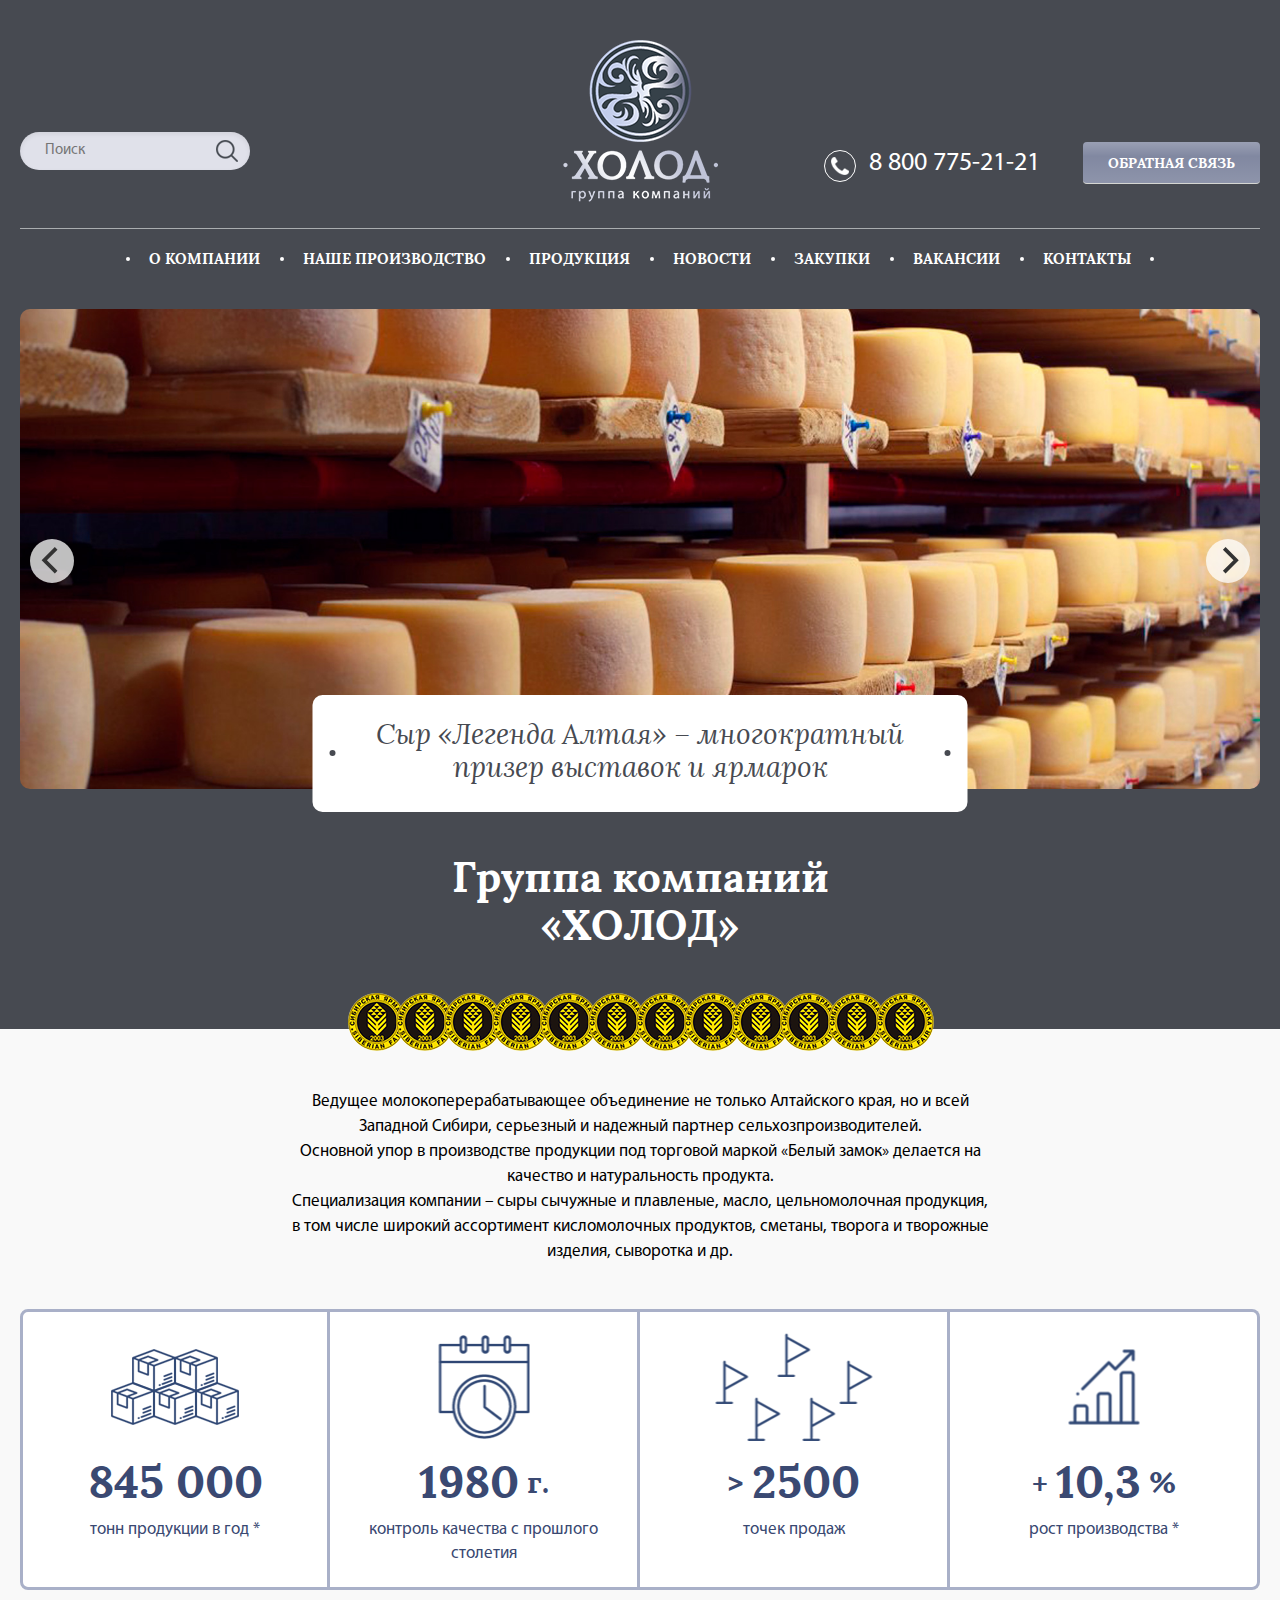
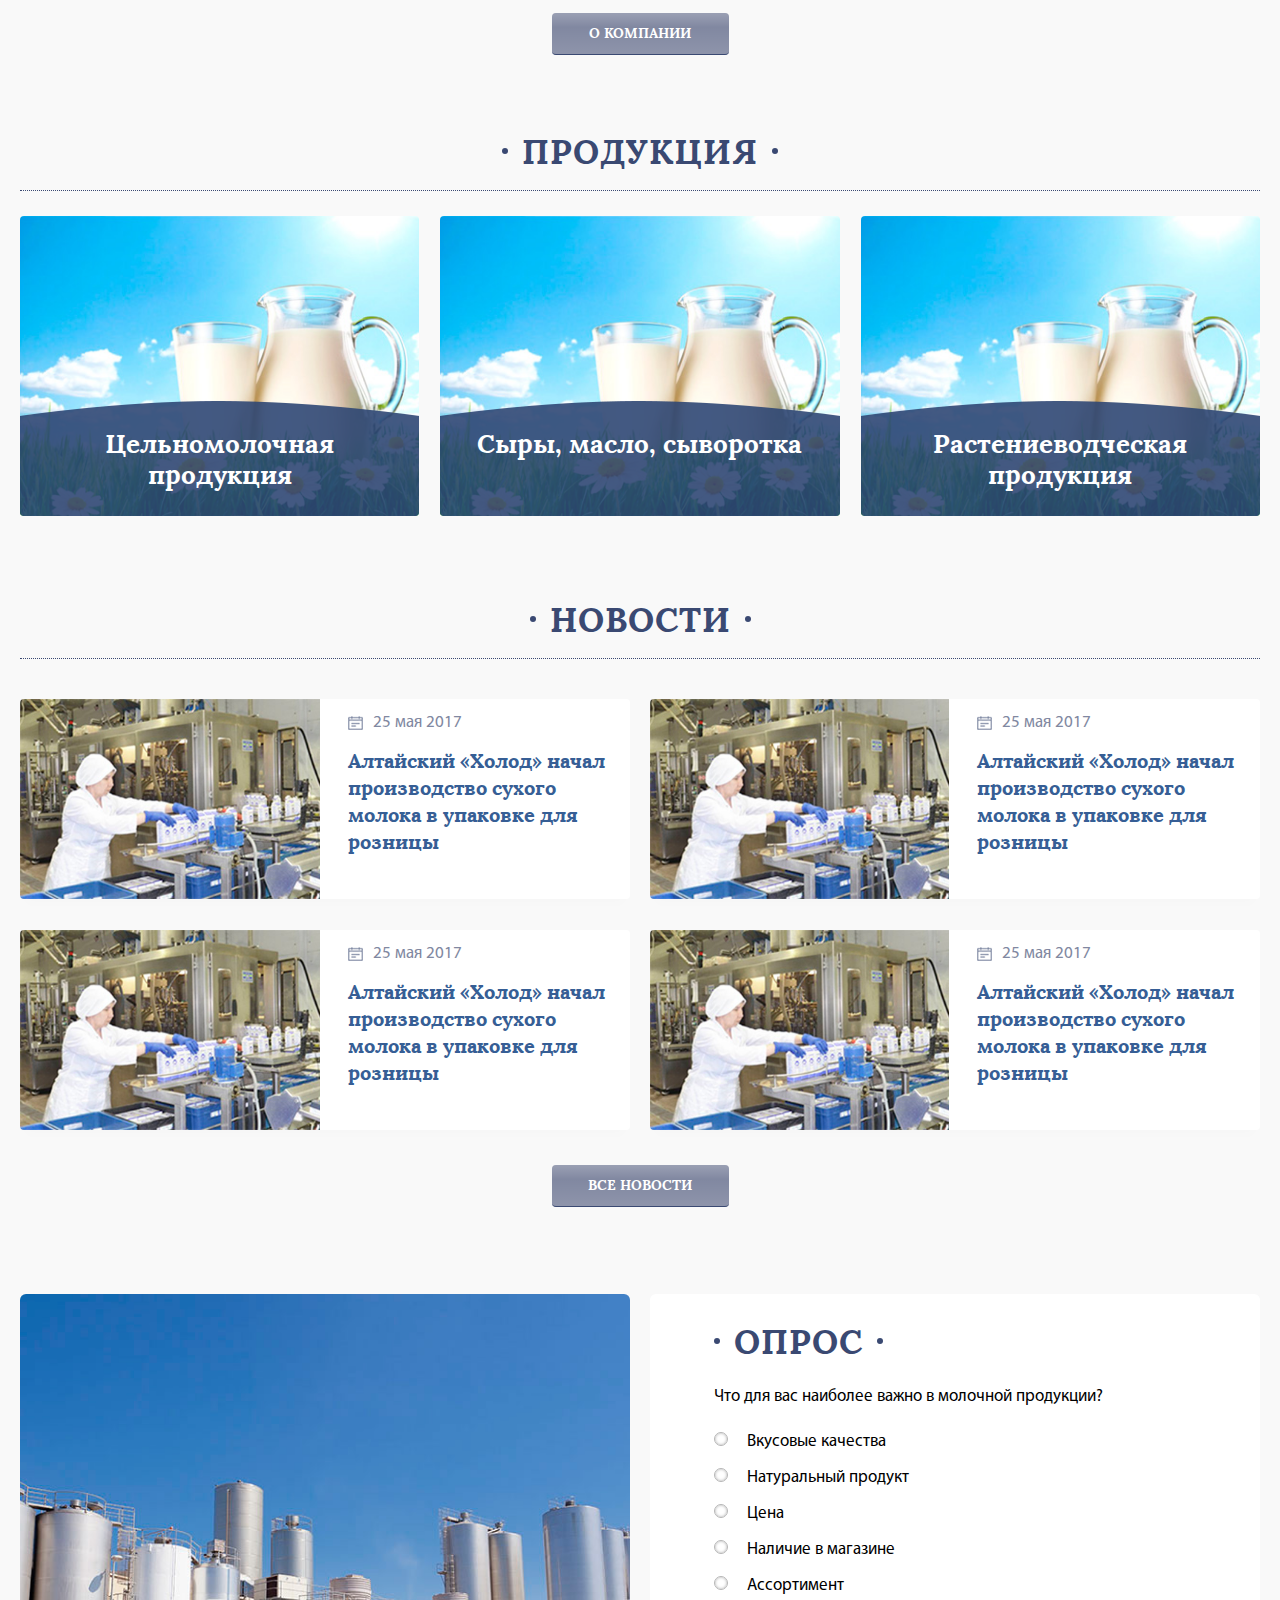
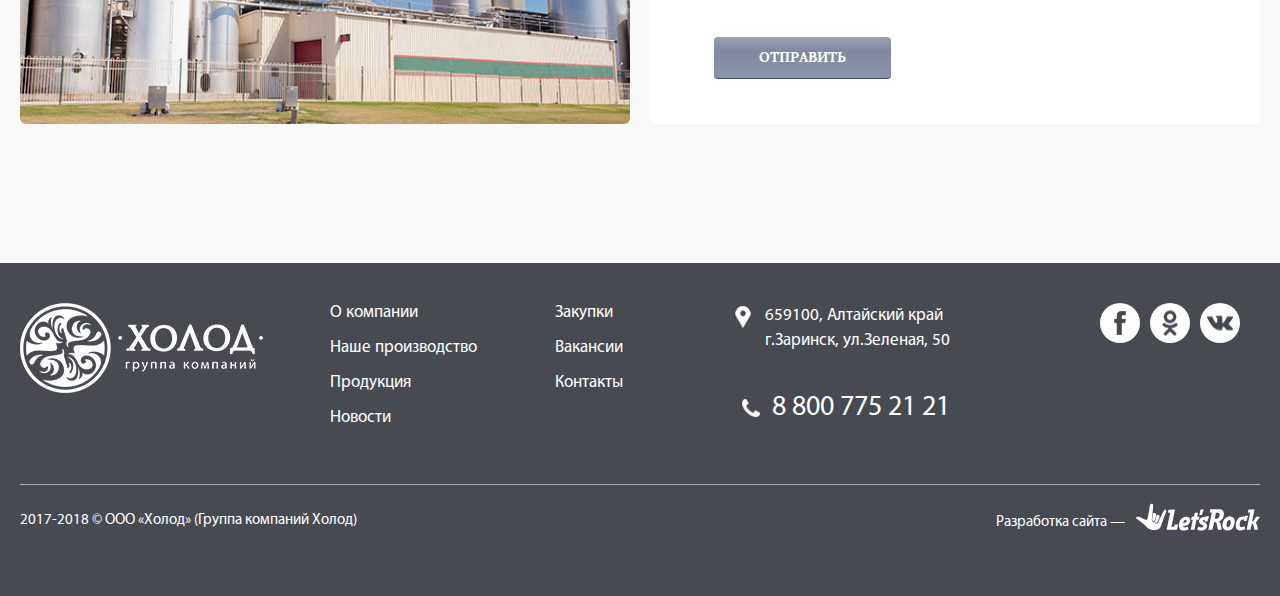
==== index.html @ 703777e6 "first" ====
<!DOCTYPE html>
<html lang="ru">
<head>
	<meta charset="UTF-8">
<title>Title</title>
<link rel="stylesheet" href="css/style.css">
<link rel="icon" type="image/x-icon" href="/img/favicon.ico">
<!-- <meta name="viewport" content="width=device-width, initial-scale=1, maximum-scale=1" /> -->
<meta name="viewport" content="width=1280" />
</head>
<body class="page">
	<svg xmlns="http://www.w3.org/2000/svg" style="display: none;">

	<symbol id="letsrock" x="0px" y="0px" viewBox="-33 353.4 63.6 13.9">
		<g>
			<path d="M-20,364.4c0.7-2.2,1.3-3.6,2.1-5.7c0.3-0.7,0.5-1.1,0.4-1.5c-0.1-0.7-0.6-0.9-1-0.3c-0.1,0.1-0.1,0.2-0.2,0.3
				c-0.3,0.4-0.5,0.9-0.8,1.4c-0.9,1.6-1.6,3.7-2.1,4.4c-0.6,1-1.5,0.8-1.8-0.2c-0.7,0.5-1.5,0-1.5-0.9c0-0.8,0.2-1.8,0.3-2.6
				c0.1-1,0.4-3.6,0.4-5c0-0.2,0-0.3-0.1-0.4c-0.2-0.5-0.6-0.5-1.1-0.2c-0.2,0.2-0.4,0.5-0.5,0.9c-0.2,0.6-0.2,1.3-0.3,2
				c-0.1,0.5-0.8,4.6-1,4.9c-0.5,1.1-2.5-0.8-3.9-1.2c-1.6-0.4-2.6,0.4-1.4,1.1c0.8,0.5,3.4,2.5,4,3.2c0.2,0.2,0.2,0.2,0.4,0.3
				c0.2,0.2,0.4,0.4,0.6,0.7c1.4,1.3,4,2,5.9,1c0.4-0.2,0.5-0.3,0.8-0.6C-20.3,365.4-20.2,365-20,364.4L-20,364.4z"/>
			<path id="R_1_" d="M7.4,361.3l0.6-3.1c0.9,0,2.4-0.3,1.8,1.8C9.3,361.4,8.4,361.3,7.4,361.3L7.4,361.3z M4.1,366.9h2.1l0.9-4
				c1.2-0.1,1.2,0.7,1.4,1.5l0.5,2.5H11l-0.5-2.6c-0.1-0.6-0.4-1.1-0.6-1.4c-0.1-0.1-0.3-0.2-0.4-0.3c0.3-0.2,0.6-0.3,0.9-0.5
				c0.4-0.3,0.8-0.6,1.2-1.3c0.5-0.9,0.7-2.2,0.3-3.2c-0.5-1-1.3-1.2-2.8-1.2c-1.3,0-2.6,0-4,0l-0.3,1.6h1.1L4.1,366.9z"/>
			<path id="к_1_" d="M23.8,366.9h1.9l0.7-2.9c0.8-0.1,0.9,0.4,1,1.2l0.3,1.7l1.9,0l-0.3-1.3c-0.3-1.2-0.2-1.5-0.9-2.2l2.2-3.2l-2,0
				c-0.5,0.7-0.9,1.5-1.4,2.2h-0.6c0-0.6,1-4.7,1.2-5.9h-3.1l-0.3,1.6h1.1C25.4,359.6,23.8,366.2,23.8,366.9L23.8,366.9z"/>
			<polyline points="-11.4,364.2 -13.2,364.2 -13.4,365.3 -14.8,365.3 -13,356.5 -16.3,356.6 -16.7,358.2 -15.5,358.2 -17.3,366.9 
				-12,366.9 	"/>
			<path id="о_1_" d="M13.5,364.9c-0.1-0.4-0.1-0.9,0.1-1.5c0.2-0.7,0.7-1.8,1.5-1.5c0.7,0.2,0.7,2.1,0,3.1
				C14.6,365.8,13.8,365.9,13.5,364.9L13.5,364.9z M12.9,367.1c0.2,0.1,0.4,0.1,0.6,0.1c1.7,0.2,2.6-0.5,3.1-1.2
				c0.5-0.6,0.6-1.1,0.8-1.9c0.3-1,0.4-2.2-0.2-3.1c-0.7-0.9-2.1-1.2-3.4-0.7c-1,0.4-1.8,1.3-2.2,2.5c-0.2,0.6-0.3,1.3-0.3,2
				C11.5,366,12,366.7,12.9,367.1L12.9,367.1z"/>
			<path d="M-8.8,363.5c0.1-0.7,0.5-1.5,1.1-1.7c0.5-0.1,0.7,0.3,0.6,0.7c0,0.2-0.1,0.4-0.3,0.6C-7.7,363.5-8.2,363.5-8.8,363.5
				L-8.8,363.5z M-10.4,366.6c1.1,1.3,3.3,0.4,4.3,0.1l-0.3-1.4c-0.9,0.3-2.1,0.9-2.5-0.4c1.4,0.1,2.7-0.3,3.4-1.6
				c1.8-3.1-2.6-4.2-4.5-1.7c-0.7,0.9-1,1.8-1,3C-11,364.5-11.1,365.6-10.4,366.6z"/>
			<path d="M-0.6,363.1c0.3,1.1,1.9,1.3,2.1,1.8c0.4,0.9-1.4,1.1-2.4,0.3l-0.7,1.4c0.5,0.7,2.1,0.8,3.1,0.6c1.2-0.3,1.9-1.2,2-2.4
				c0-0.5-0.1-0.8-0.6-1.3c-0.4-0.4-0.9-0.5-1.3-0.7c-0.2-0.1-0.3-0.2-0.3-0.4c0-0.5,0.4-0.5,1-0.4l-0.1,0.7l1.4,0l0.9-2.7l-1.7,0
				l-0.1,0.4c-0.8-0.1-1.8-0.1-2.5,0.4C0.4,360.7-0.9,361.7-0.6,363.1z"/>
			<path id="C_1_" d="M18.9,366.7c0.2,0.2,0.4,0.3,0.8,0.4c0.4,0.1,1,0.2,1.4,0.1c0.3,0,0.5-0.1,0.8-0.2c0.3-0.1,0.5-0.2,0.7-0.3
				c0.1-0.1,0.2-0.1,0.4-0.2l-0.3-1.4c-0.6,0.2-2.8,1.3-2.5-1.2c0.1-1.4,0.6-2.4,2.2-2.2l-0.1,0.7l1.3,0l0.9-2.7h-1.6l-0.1,0.5
				c-1.9-0.2-2.9,0.3-3.7,1.4c-0.7,0.9-1,2.1-0.9,3.4C18.2,365.7,18.4,366.3,18.9,366.7L18.9,366.7z"/>
			<polygon points="-4.9,366.9 -3,366.9 -2,361.8 -0.9,361.8 -0.4,360.2 -1.6,360.2 -1.2,358.2 -2.8,358.2 -3.4,360.2 -4.4,360.2 
				-4.7,361.8 -3.9,361.8 	"/>
			<path d="M-23.4,362c0.4-0.8,0.6-1.9,0.7-2.6c0.1-0.7-0.1-1-0.8-1.1c-0.2,0-0.4,0-0.6,0.1c-0.3,0.2-0.2,0.5-0.3,1.1
				c-0.2,1.2-0.5,2.5,0,2.9C-23.9,363-23.6,362.4-23.4,362L-23.4,362z"/>
			<path d="M-21.9,362.7c0.6-0.9,1.3-2.6,0.9-3.1c-0.3-0.4-1.1-0.7-1.4,0c-0.2,0.5-0.4,1.4-0.5,1.9c-0.2,0.5-0.4,1.2-0.2,1.6
				C-22.7,363.7-22.1,363.1-21.9,362.7L-21.9,362.7z"/>
			<polygon points="-0.5,359.3 0.8,359.3 1.8,356.5 0.1,356.5 	"/>
		</g>
	</symbol>

</svg>

<header class="header">
	<div class="header__inner container">
		<div class="header__main">
			<div class="header__cell header__cell_lft cell">
				<div class="search">
	<form class="search__form">
		<input type="text" class="search__field" placeholder="Поиск">
		<button class="search__submit"></button>
	</form>
</div>
			</div>
			<div class="header__cell header__cell_logo cell">
				<div class="logo">
	<a href="/">
		<img src="img/logo.png" alt="Группа компаний Холод">
	</a>
</div>
			</div>
			<div class="header__cell header__cell_rght cell">
				<a href="tel:88007752121" class="header__tel">8 800 775-21-21</a>
				<button class="btn">Обратная связь</button>
			</div>
		</div>
		<div class="header__navigation">
			<nav class="nav">
	<ul class="nav__menu menu">
		<li class="menu__item"><a href="#">О компании</a></li>
		<li class="menu__item"><a href="#">Наше производство</a></li>
		<li class="menu__item"><a href="#">Продукция</a></li>
		<li class="menu__item"><a href="#">Новости</a></li>
		<li class="menu__item"><a href="#">Закупки</a></li>
		<li class="menu__item"><a href="#">Вакансии</a></li>
		<li class="menu__item"><a href="#">Контакты</a></li>
	</ul>
</nav>
		</div>
	</div>
</header>
	<div class="container">
		<div class="slider">
	<ul class="slider__slides">
		<li class="slide">
			<div class="slide__bg" style="background-image: url(img/content/slider.jpg)"></div>
			<div class="slide__text">
				<p>Сыр «Легенда Алтая» – многократный призер выставок и ярмарок</p>
			</div>
		</li>
		<li class="slide">
			<div class="slide__bg" style="background-image: url(img/content/slider.jpg)"></div>
			<div class="slide__text">
				<p>Сыр «Легенда Алтая» – многократный призер выставок и ярмарок</p>
			</div>
		</li>
	</ul>
</div>
		<div class="group">
			<h1>Группа компаний<strong>«Холод»</strong></h1>
			<ul class="medals">
				<li class="medals__item"><img src="img/content/medal.png" alt=""></li>
				<li class="medals__item"><img src="img/content/medal.png" alt=""></li>
				<li class="medals__item"><img src="img/content/medal.png" alt=""></li>
				<li class="medals__item"><img src="img/content/medal.png" alt=""></li>
				<li class="medals__item"><img src="img/content/medal.png" alt=""></li>
				<li class="medals__item"><img src="img/content/medal.png" alt=""></li>
				<li class="medals__item"><img src="img/content/medal.png" alt=""></li>
				<li class="medals__item"><img src="img/content/medal.png" alt=""></li>
				<li class="medals__item"><img src="img/content/medal.png" alt=""></li>
				<li class="medals__item"><img src="img/content/medal.png" alt=""></li>
				<li class="medals__item"><img src="img/content/medal.png" alt=""></li>
				<li class="medals__item"><img src="img/content/medal.png" alt=""></li>
			</ul>
		</div>
	</div>
	
	<div class="wrapper">
		<div class="container">
			<section class="section about">
	<div class="about__text">
		<p>
			Ведущее молокоперерабатывающее объединение не только Алтайского края, но и всей Западной Сибири, серьезный и надежный партнер сельхозпроизводителей.<br>
			Основной упор в производстве продукции под торговой маркой «Белый замок» делается на качество и натуральность продукта.<br>
			Специализация компании – сыры сычужные и плавленые, масло, цельномолочная продукция, в том числе широкий ассортимент кисломолочных продуктов, сметаны, творога и творожные изделия, сыворотка и др.
		</p>
	</div>
	<ul class="about__blocks">
	<li class="f-block">
		<div class="f-block__img">
			<img src="img/about/boxes.png" alt="">
		</div>
		<span class="f-block__val"><strong>845 000</strong></span>
		<p class="f-block__txt">
			тонн продукции в год *
		</p>
	</li>
	<li class="f-block">
		<div class="f-block__img">
			<img src="img/about/clock.png" alt="">
		</div>
		<span class="f-block__val"><strong>1980</strong> г.</span>
		<p class="f-block__txt">
			контроль качества с прошлого столетия
		</p>
	</li>
	<li class="f-block">
		<div class="f-block__img">
			<img src="img/about/flags.png" alt="">
		</div>
		<span class="f-block__val">> <strong>2500</strong></span>
		<p class="f-block__txt">
			точек продаж
		</p>
	</li>
	<li class="f-block">
		<div class="f-block__img">
			<img src="img/about/chart.png" alt="">
		</div>
		<span class="f-block__val">+ <strong>10,3</strong> %</span>
		<p class="f-block__txt">
			рост производства *
		</p>
	</li>
</ul>
	<button class="btn">О компании</button>
</section>
			<section class="section">
	<h2 class="section__title title"><span>Продукция</span></h2>
	<ul class="catalog">
		<li class="catalog__item" style="background-image: url('img/catalog/milk.jpg')">
			<a href="#">
				<div class="catalog__item-title">
					<span>Цельномолочная продукция</span>
				</div>
			</a>
		</li>
		<li class="catalog__item" style="background-image: url('img/catalog/milk.jpg')">
			<a href="#">
				<div class="catalog__item-title">
					<span>Сыры, масло, сыворотка</span>
				</div>
			</a>
		</li>
		<li class="catalog__item" style="background-image: url('img/catalog/milk.jpg')">
			<a href="#">
				<div class="catalog__item-title">
					<span>Растениеводческая продукция</span>
				</div>
			</a>
		</li>
	</ul>
</section>	
			<section class="section">
	<h2 class="section__title title"><span>Новости</span></h2>
	<ul class="news">
		<li class="news__item news__item_index">
			<div class="news__item-img" style="background-image: url('img/content/news.jpg')"></div>
			<div class="news__item-wrap">
				<span class="news__item-date date">25 мая 2017</span>
				<a href="#" class="news__item-title">
					Алтайский «Холод» начал производство сухого молока в упаковке для розницы
				</a>
			</div>
		</li>
		<li class="news__item news__item_index">
			<div class="news__item-img" style="background-image: url('img/content/news.jpg')"></div>
			<div class="news__item-wrap">
				<span class="news__item-date date">25 мая 2017</span>
				<a href="#" class="news__item-title">
					Алтайский «Холод» начал производство сухого молока в упаковке для розницы
				</a>
			</div>
		</li>
		<li class="news__item news__item_index">
			<div class="news__item-img" style="background-image: url('img/content/news.jpg')"></div>
			<div class="news__item-wrap">
				<span class="news__item-date date">25 мая 2017</span>
				<a href="#" class="news__item-title">
					Алтайский «Холод» начал производство сухого молока в упаковке для розницы
				</a>
			</div>
		</li>
		<li class="news__item news__item_index">
			<div class="news__item-img" style="background-image: url('img/content/news.jpg')"></div>
			<div class="news__item-wrap">
				<span class="news__item-date date">25 мая 2017</span>
				<a href="#" class="news__item-title">
					Алтайский «Холод» начал производство сухого молока в упаковке для розницы
				</a>
			</div>
		</li>
	</ul>
	<button class="btn">Все новости</button>
</section>
			<section class="section">
	<div class="interview">
		<div class="interview__cell">
			<div class="interview__img" style="background-image: url('img/content/interview.jpg')"></div>
		</div>
		<div class="interview__cell">
			<div class="interview__body">
				<h2 class="title"><span>Опрос</span></h2>
				<form class="interview__quest form">
					<p>Что для вас наиболее важно в молочной продукции?</p>
					<label class="form__line radio">
						<input type="radio" name="interview">
						<span class="radio__box"></span>
						<span>Вкусовые качества</span>
					</label>
					<label class="form__line radio">
						<input type="radio" name="interview">
						<span class="radio__box"></span>
						<span>Натуральный продукт</span>
					</label>
					<label class="form__line radio">
						<input type="radio" name="interview">
						<span class="radio__box"></span>
						<span>Цена</span>
					</label>
					<label class="form__line radio">
						<input type="radio" name="interview">
						<span class="radio__box"></span>
						<span>Наличие в магазине</span>
					</label>
					<label class="form__line radio">
						<input type="radio" name="interview">
						<span class="radio__box"></span>
						<span>Ассортимент</span>
					</label>
					<button class="btn">Отправить</button>
				</form>
			</div>
		</div>
	</div>
</section>
		</div>
	</div>

	<footer class="footer">
	<div class="footer__inner container">
		<div class="footer__main">
			<div class="footer__cell">
				<div class="footer__logo">
					<a href="/">
						<img src="img/logo_footer.png" alt="">
					</a>
				</div>
			</div>
			<div class="footer__cell">
				<ul class="footer__menu">
					<li class="footer__menu-item"><a href="#">О компании</a></li>
					<li class="footer__menu-item"><a href="#">Наше производство</a></li>
					<li class="footer__menu-item"><a href="#">Продукция</a></li>
					<li class="footer__menu-item"><a href="#">Новости</a></li>
					<li class="footer__menu-item"><a href="#">Закупки</a></li>
					<li class="footer__menu-item"><a href="#">Вакансии</a></li>
					<li class="footer__menu-item"><a href="#">Контакты</a></li>
				</ul>
			</div>
			<div class="footer__cell cell cell_rght">
				<p class="footer__address">
					659100, Алтайский край<br>
					г.Заринск, ул.Зеленая, 50
				</p>
				<a href="tel:88007752121" class="footer__tel">8 800 775 21 21</a>
			</div>
			<div class="footer__cell cell cell_rght">
				<ul class="social">
	<li class="social__item">
		<a href="#">
			<i class="social-ico social-ico-fb"></i>
		</a>
	</li>
	<li class="social__item">
		<a href="#">
			<i class="social-ico social-ico-ok"></i>
		</a>
	</li>
	<li class="social__item">
		<a href="#">
			<i class="social-ico social-ico-vk"></i>
		</a>
	</li>
</ul>
			</div>
		</div>
		<div class="footer__bot">
			<p class="footer__copy">2017-2018 © ООО «Холод» (Группа компаний Холод)</p>
			<p class="footer__develop">
				Разработка сайта — 
				<a href="#">
					<svg>
						<use xlink:href="#letsrock"/>
					</svg>
				</a>
			</p>
		</div>
	</div>
</footer>

	<script src="js/libs.js"></script>
	<script src="js/script.js"></script>
</body>
</html>
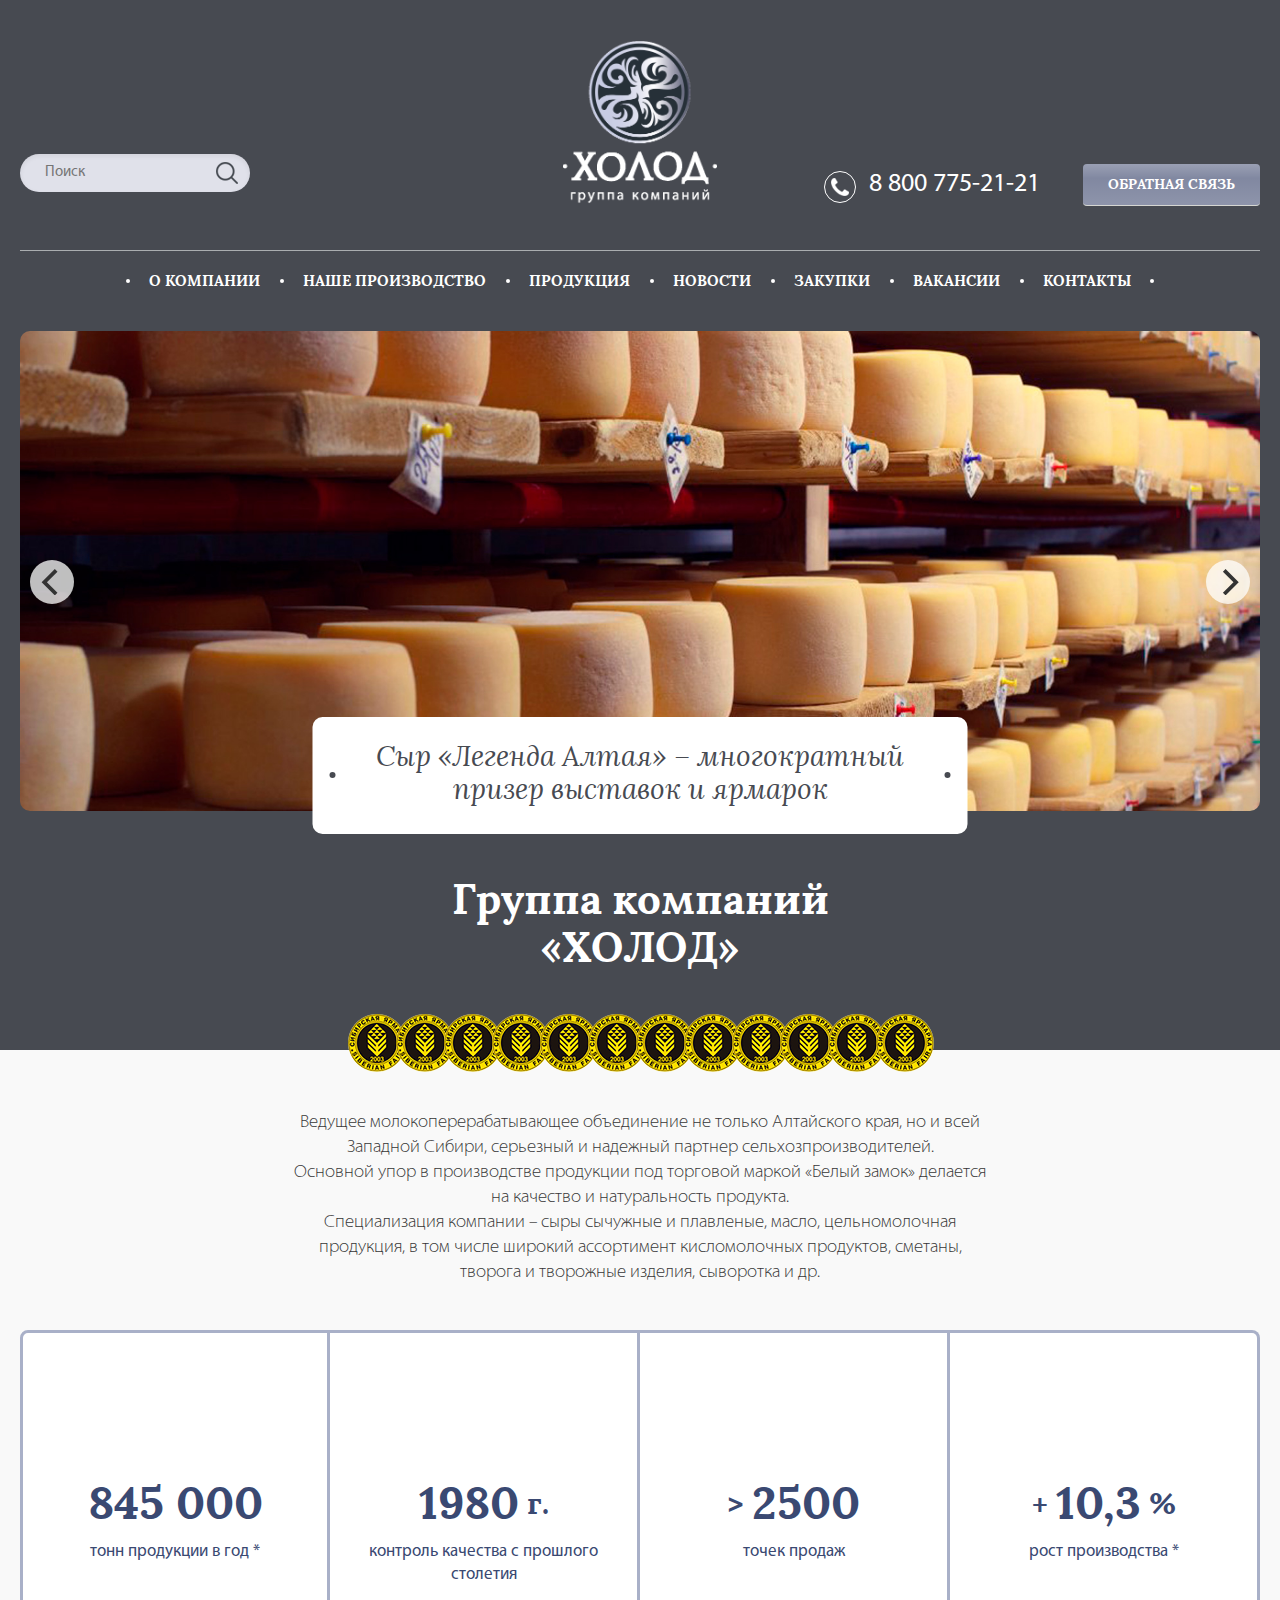
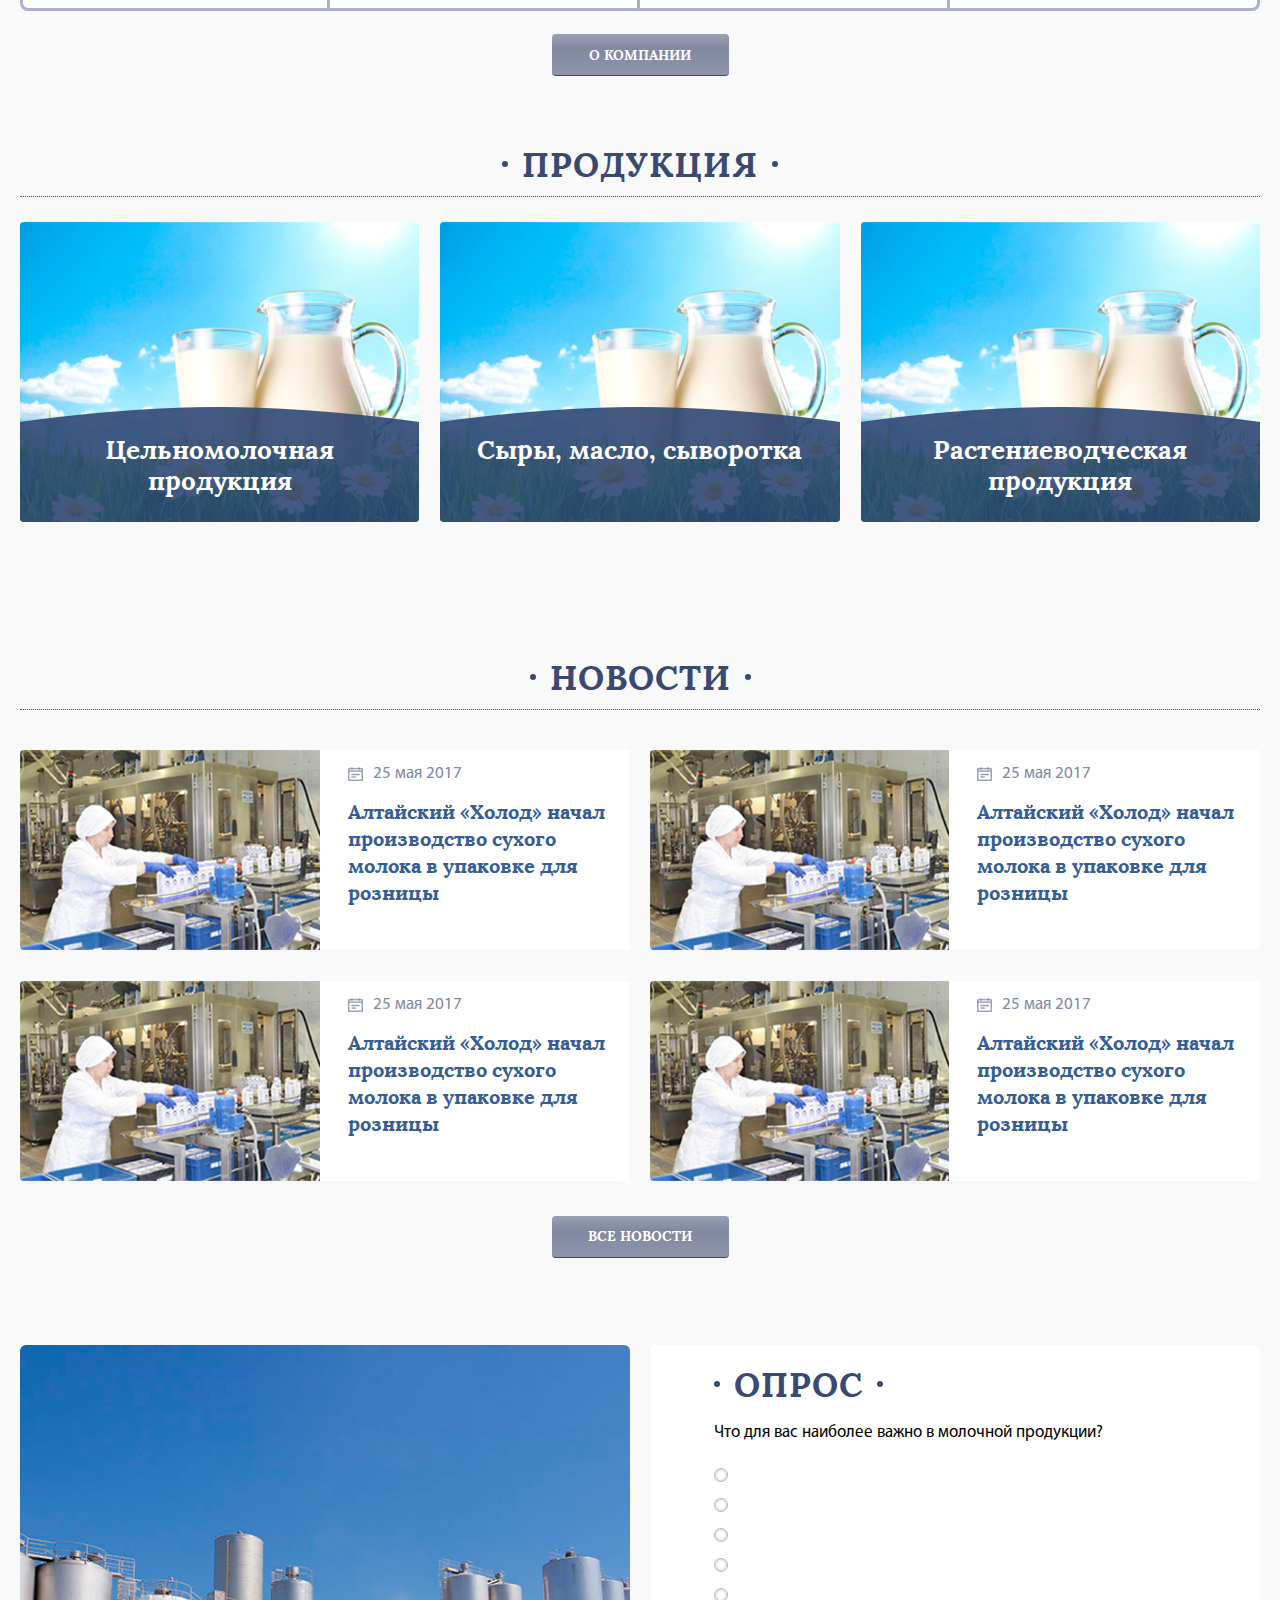
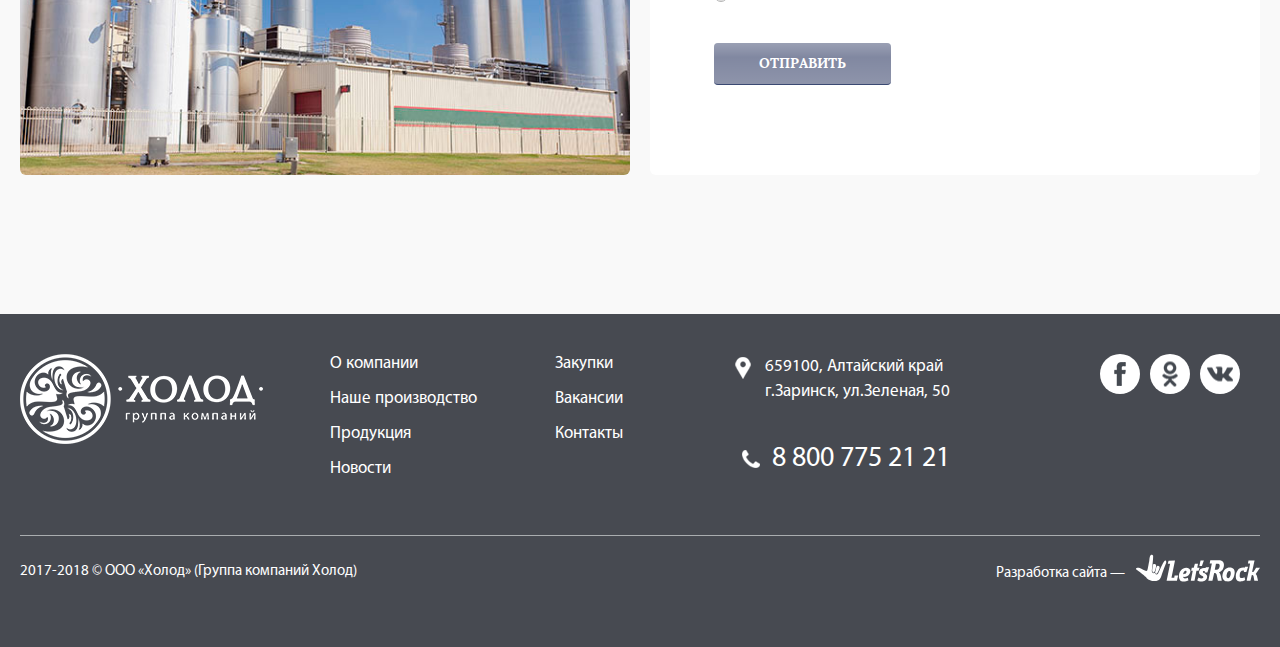
==== commit c3c78049: "dropdown menu, modal, favicon, fixes" ====
--- a/index.html
+++ b/index.html
@@ -2,11 +2,11 @@
 <html lang="ru">
 <head>
 	<meta charset="UTF-8">
-<title>Title</title>
+<title>Группа компаний Холод</title>
 <link rel="stylesheet" href="css/style.css">
 <link rel="icon" type="image/x-icon" href="/img/favicon.ico">
-<!-- <meta name="viewport" content="width=device-width, initial-scale=1, maximum-scale=1" /> -->
-<meta name="viewport" content="width=1280" />
+<meta name="viewport" content="width=device-width, initial-scale=1, maximum-scale=1" />
+<!-- <meta name="viewport" content="width=1280" /> -->
 </head>
 <body class="page">
 	<svg xmlns="http://www.w3.org/2000/svg" style="display: none;">
@@ -64,19 +64,30 @@
 			<div class="header__cell header__cell_logo cell">
 				<div class="logo">
 	<a href="/">
-		<img src="img/logo.png" alt="Группа компаний Холод">
+		<img src="img/logogif.gif" alt="Группа компаний Холод">
 	</a>
 </div>
 			</div>
 			<div class="header__cell header__cell_rght cell">
 				<a href="tel:88007752121" class="header__tel">8 800 775-21-21</a>
-				<button class="btn">Обратная связь</button>
+				<button class="btn" data-modal="callback">Обратная связь</button>
 			</div>
 		</div>
 		<div class="header__navigation">
 			<nav class="nav">
 	<ul class="nav__menu menu">
-		<li class="menu__item"><a href="#">О компании</a></li>
+		<li class="menu__item menu__item_drop">
+			<a href="#">О компании</a>
+			<div class="drop">
+				<ul class="drop__list">
+					<li class="drop__item"><a href="#">Руководство</a></li>
+					<li class="drop__item"><a href="#">История</a></li>
+					<li class="drop__item"><a href="#">Корпоративный буклет</a></li>
+					<li class="drop__item"><a href="#">Партнёры</a></li>
+					<li class="drop__item"><a href="#">Видео</a></li>
+				</ul>
+			</div>
+		</li>
 		<li class="menu__item"><a href="#">Наше производство</a></li>
 		<li class="menu__item"><a href="#">Продукция</a></li>
 		<li class="menu__item"><a href="#">Новости</a></li>
@@ -85,6 +96,36 @@
 		<li class="menu__item"><a href="#">Контакты</a></li>
 	</ul>
 </nav>
+		</div>
+		<div class="header__mobile mobile">
+			<div class="mobile__menu">
+				<div class="mobile__menu">
+					<button class="mobile__menu-btn"></button>
+					<div class="mobile__menu-drop">
+						<ul class="menu">
+							<li class="menu__item">
+								<a href="#">О компании</a>
+							</li>
+							<li class="menu__item"><a href="#">Наше производство</a></li>
+							<li class="menu__item"><a href="#">Продукция</a></li>
+							<li class="menu__item"><a href="#">Новости</a></li>
+							<li class="menu__item"><a href="#">Закупки</a></li>
+							<li class="menu__item"><a href="#">Вакансии</a></li>
+							<li class="menu__item"><a href="#">Контакты</a></li>
+						</ul>
+						<a href="tel:88007752121" class="mobile__tel">8 800 775-21-21</a>
+					</div>
+				</div>
+				<div class="mobile__logo">
+					<img src="img/logo_m.png" alt="">
+				</div>
+				<div class="mobile__search">
+					<button class="mobile__search-btn"></button>
+					<div class="mobile__search-field">
+						<input type="search" placeholder="Найти...">
+					</div>
+				</div>
+			</div>
 		</div>
 	</div>
 </header>
@@ -137,16 +178,83 @@
 	<ul class="about__blocks">
 	<li class="f-block">
 		<div class="f-block__img">
-			<img src="img/about/boxes.png" alt="">
+			<!-- <img src="img/about/boxes.png" alt=""> -->
+
+			<svg class="svg-boxes" xmlns="http://www.w3.org/2000/svg" xml:space="preserve" width="128px" height="76px" version="1.1" style="shape-rendering:geometricPrecision; text-rendering:geometricPrecision; image-rendering:optimizeQuality; fill-rule:evenodd; clip-rule:evenodd"
+			viewBox="0 0 1980000 1161346"
+			 xmlns:xlink="http://www.w3.org/1999/xlink">
+			 <g>
+			  <g class="svg-boxes__box">
+			   <path d="M621943 985394c-2578,-6982 -10325,-10554 -17307,-7979l-140120 51704c-6982,2574 -10550,10321 -7975,17303 2009,5442 7158,8815 12641,8815 1548,0 3126,-270 4662,-836l140120 -51704c6982,-2574 10554,-10325 7979,-17303z"/>
+			   <path d="M443296 1051309c-2574,-6982 -10325,-10550 -17307,-7975l-5932 2189c-6979,2574 -10550,10325 -7975,17303 2008,5442 7158,8815 12641,8815 1547,0 3125,-270 4662,-836l5936 -2189c6978,-2578 10550,-10325 7975,-17307z"/>
+			   <path d="M621943 930490c-2578,-6982 -10325,-10550 -17307,-7975l-110730 40857c-6982,2575 -10554,10325 -7979,17307 2012,5442 7162,8811 12645,8811 1547,0 3121,-270 4662,-835l110730 -40858c6982,-2579 10554,-10325 7979,-17307z"/>
+			   <path d="M667856 629637l-324699 -119807c-3009,-1110 -6319,-1110 -9328,0l-324700 119807 -3 11c-1061,394 -2084,915 -3036,1578 -3616,2519 -5771,6649 -5771,11052l0 385473c0,5640 3515,10688 8810,12641l324700 119807c1514,559 3092,832 4662,832 1585,0 3167,-288 4662,-839l4 7 324699 -119807c5296,-1953 8811,-6997 8811,-12641l0 -385473c0,-5644 -3515,-10685 -8811,-12641zm-342834 498590l0 0 -297757 -109864 0 -356750 60630 22370 0 163247c0,5641 3512,10685 8808,12638l145509 53693c1510,559 3092,832 4662,832 2717,0 5412,-824 7705,-2421 3613,-2518 5768,-6644 5768,-11052l0 -153304 64671 23861 0 356750 4 0zm-91617 -390554l0 0 0 143913 -118563 -43751 0 -143909 118563 43747zm-93116 -63187l0 0 106585 -39332 106589 39332 -106589 39329 -106585 -39329zm198202 73242l0 0 -52839 -19499 111397 -41105c5292,-1953 8808,-6997 8808,-12642 0,-5644 -3516,-10684 -8808,-12641l-145509 -53690c-3009,-1109 -6315,-1109 -9328,0l-140990 52026 -48506 -17899 285775 -105446 285779 105450 -285779 105446zm311230 270635l0 0 -297753 109864 0 -356750 297753 -109864 0 356750z"/>
+			  </g>
+			  <g class="svg-boxes__box">
+			   <path d="M1270997 985394c-2578,-6982 -10325,-10554 -17307,-7979l-140120 51704c-6982,2574 -10550,10321 -7975,17303 2009,5442 7158,8815 12641,8815 1548,0 3126,-270 4662,-836l140120 -51704c6982,-2574 10554,-10325 7979,-17303z"/>
+			   <path d="M1092350 1051309c-2574,-6982 -10325,-10550 -17307,-7975l-5932 2189c-6978,2574 -10550,10325 -7975,17303 2008,5442 7158,8815 12641,8815 1548,0 3125,-270 4662,-836l5936 -2189c6979,-2578 10550,-10325 7975,-17307z"/>
+			   <path d="M1270997 930490c-2578,-6982 -10325,-10550 -17307,-7975l-110730 40857c-6982,2575 -10554,10325 -7979,17307 2012,5442 7162,8811 12645,8811 1548,0 3122,-270 4662,-835l110730 -40858c6982,-2579 10554,-10325 7979,-17307z"/>
+			   <path d="M1316911 629637l-324700 -119807c-3009,-1110 -6319,-1110 -9328,0l-324699 119807 -4 11c-1061,394 -2084,915 -3036,1578 -3616,2519 -5771,6649 -5771,11052l0 385473c0,5640 3515,10688 8811,12641l324699 119807c1514,559 3092,832 4662,832 1586,0 3167,-288 4662,-839l4 7 324700 -119807c5295,-1953 8811,-6997 8811,-12641l0 -385473c0,-5644 -3516,-10685 -8811,-12641zm-342835 498590l0 0 -297757 -109864 0 -356750 60631 22370 0 163247c0,5641 3511,10685 8807,12638l145509 53693c1510,559 3092,832 4662,832 2717,0 5412,-824 7706,-2421 3612,-2518 5767,-6644 5767,-11052l0 -153304 64671 23861 0 356750 4 0zm-91617 -390554l0 0 0 143913 -118563 -43751 0 -143909 118563 43747zm-93116 -63187l0 0 106585 -39332 106589 39332 -106589 39329 -106585 -39329zm198202 73242l0 0 -52839 -19499 111397 -41105c5292,-1953 8808,-6997 8808,-12642 0,-5644 -3516,-10684 -8808,-12641l-145509 -53690c-3009,-1109 -6315,-1109 -9328,0l-140989 52026 -48507 -17899 285775 -105446 285780 105450 -285780 105446zm311230 270635l0 0 -297753 109864 0 -356750 297753 -109864 0 356750z"/>
+			  </g>
+			  <g class="svg-boxes__box">
+			   <path d="M1924957 985394c-2578,-6982 -10325,-10554 -17307,-7979l-140120 51704c-6982,2574 -10550,10321 -7975,17303 2009,5442 7158,8815 12641,8815 1548,0 3126,-270 4662,-836l140120 -51704c6982,-2574 10554,-10325 7979,-17303z"/>
+			   <path d="M1746310 1051309c-2574,-6982 -10325,-10550 -17307,-7975l-5932 2189c-6979,2574 -10550,10325 -7975,17303 2008,5442 7158,8815 12641,8815 1547,0 3125,-270 4662,-836l5936 -2189c6978,-2578 10550,-10325 7975,-17307z"/>
+			   <path d="M1924957 930490c-2578,-6982 -10325,-10550 -17307,-7975l-110730 40857c-6982,2575 -10554,10325 -7979,17307 2012,5442 7162,8811 12645,8811 1547,0 3121,-270 4662,-835l110730 -40858c6982,-2579 10554,-10325 7979,-17307z"/>
+			   <path d="M1970871 629637l-324700 -119807c-3009,-1110 -6319,-1110 -9328,0l-324699 119807 -4 11c-1061,394 -2084,915 -3036,1578 -3616,2519 -5771,6649 -5771,11052l0 385473c0,5640 3515,10688 8811,12641l324699 119807c1514,559 3092,832 4662,832 1585,0 3167,-288 4662,-839l4 7 324700 -119807c5295,-1953 8810,-6997 8810,-12641l0 -385473c0,-5644 -3515,-10685 -8810,-12641zm-342835 498590l0 0 -297757 -109864 0 -356750 60631 22370 0 163247c0,5641 3511,10685 8807,12638l145509 53693c1510,559 3092,832 4662,832 2717,0 5412,-824 7706,-2421 3612,-2518 5767,-6644 5767,-11052l0 -153304 64671 23861 0 356750 4 0zm-91617 -390554l0 0 0 143913 -118563 -43751 0 -143909 118563 43747zm-93116 -63187l0 0 106585 -39332 106589 39332 -106589 39329 -106585 -39329zm198202 73242l0 0 -52839 -19499 111397 -41105c5292,-1953 8808,-6997 8808,-12642 0,-5644 -3516,-10684 -8808,-12641l-145509 -53690c-3009,-1109 -6315,-1109 -9328,0l-140990 52026 -48506 -17899 285775 -105446 285779 105450 -285779 105446zm311230 270635l0 0 -297753 109864 0 -356750 297753 -109864 0 356750z"/>
+			  </g>
+			  <g class="svg-boxes__box">
+			   <path d="M947310 476707c-2579,-6982 -10325,-10553 -17307,-7979l-140120 51704c-6982,2575 -10550,10321 -7976,17303 2009,5442 7159,8815 12641,8815 1548,0 3126,-270 4663,-836l140120 -51703c6982,-2575 10553,-10325 7979,-17304z"/>
+			   <path d="M768663 542622c-2575,-6982 -10325,-10549 -17307,-7975l-5933 2189c-6978,2575 -10550,10325 -7975,17303 2009,5442 7158,8815 12641,8815 1548,0 3126,-270 4662,-836l5937 -2189c6978,-2578 10550,-10325 7975,-17307z"/>
+			   <path d="M947310 421803c-2579,-6982 -10325,-10550 -17307,-7975l-110731 40858c-6982,2574 -10553,10325 -7979,17307 2013,5441 7162,8811 12645,8811 1548,0 3122,-270 4662,-836l110731 -40858c6982,-2578 10553,-10325 7979,-17307z"/>
+			   <path d="M993223 120950l-324699 -119807c-3010,-1109 -6319,-1109 -9329,0l-324699 119807 -4 12c-1060,393 -2083,914 -3035,1577 -3617,2519 -5772,6649 -5772,11053l0 385472c0,5640 3515,10689 8811,12641l324699 119808c1515,558 3092,832 4663,832 1585,0 3166,-289 4662,-840l4 8 324699 -119808c5296,-1952 8811,-6997 8811,-12641l0 -385472c0,-5645 -3515,-10685 -8811,-12642zm-342835 498591l0 0 -297757 -109865 0 -356750 60631 22370 0 163248c0,5640 3512,10684 8807,12637l145510 53694c1510,558 3091,832 4662,832 2717,0 5411,-825 7705,-2421 3613,-2519 5768,-6645 5768,-11052l0 -153305 64671 23862 0 356750 3 0zm-91617 -390555l0 0 0 143913 -118563 -43751 0 -143909 118563 43747zm-93116 -63186l0 0 106586 -39333 106589 39333 -106589 39328 -106586 -39328zm198203 73241l0 0 -52840 -19499 111398 -41105c5292,-1953 8807,-6997 8807,-12641 0,-5644 -3515,-10685 -8807,-12641l-145509 -53690c-3010,-1110 -6315,-1110 -9328,0l-140990 52026 -48507 -17899 285776 -105447 285779 105450 -285779 105446zm311230 270635l0 0 -297754 109865 0 -356750 297754 -109865 0 356750z"/>
+			  </g>
+			  <g class="svg-boxes__box">
+			   <path d="M1596675 479829c-2579,-6982 -10325,-10553 -17307,-7979l-140120 51704c-6982,2575 -10550,10321 -7975,17303 2008,5442 7158,8815 12641,8815 1547,0 3125,-270 4662,-836l140120 -51704c6982,-2574 10554,-10325 7979,-17303z"/>
+			   <path d="M1418028 545744c-2575,-6982 -10325,-10550 -17307,-7975l-5933 2189c-6978,2574 -10549,10325 -7975,17303 2009,5442 7158,8815 12641,8815 1548,0 3126,-270 4663,-836l5936 -2189c6978,-2578 10550,-10325 7975,-17307z"/>
+			   <path d="M1596675 424925c-2579,-6982 -10325,-10550 -17307,-7975l-110731 40858c-6982,2574 -10553,10325 -7978,17307 2012,5441 7161,8810 12644,8810 1548,0 3122,-269 4663,-835l110730 -40858c6982,-2578 10554,-10325 7979,-17307z"/>
+			   <path d="M1642588 124072l-324699 -119807c-3010,-1109 -6319,-1109 -9328,0l-324700 119807 -4 12c-1060,393 -2083,914 -3035,1577 -3617,2519 -5772,6649 -5772,11052l0 385473c0,5640 3516,10689 8811,12641l324700 119808c1514,558 3092,831 4662,831 1585,0 3167,-288 4662,-839l4 8 324699 -119808c5296,-1952 8811,-6997 8811,-12641l0 -385473c0,-5644 -3515,-10684 -8811,-12641zm-342834 498591l0 0 -297758 -109865 0 -356750 60631 22370 0 163247c0,5641 3512,10685 8807,12638l145510 53693c1510,559 3092,832 4662,832 2717,0 5412,-824 7705,-2421 3613,-2518 5768,-6644 5768,-11052l0 -153304 64671 23862 0 356750 4 0zm-91617 -390555l0 0 0 143913 -118564 -43751 0 -143909 118564 43747zm-93117 -63187l0 0 106586 -39332 106589 39332 -106589 39329 -106586 -39329zm198203 73242l0 0 -52839 -19499 111397 -41105c5292,-1953 8807,-6997 8807,-12641 0,-5644 -3515,-10685 -8807,-12641l-145509 -53690c-3010,-1110 -6315,-1110 -9328,0l-140990 52026 -48507 -17900 285776 -105446 285779 105450 -285779 105446zm311230 270635l0 0 -297753 109865 0 -356750 297753 -109865 0 356750z"/>
+			  </g>
+			 </g>
+			</svg>
 		</div>
 		<span class="f-block__val"><strong>845 000</strong></span>
 		<p class="f-block__txt">
 			тонн продукции в год *
 		</p>
+		<div class="f-block__tip">
+			<p>По данным на 2017 год</p>
+		</div>
 	</li>
 	<li class="f-block">
 		<div class="f-block__img">
-			<img src="img/about/clock.png" alt="">
+			<!-- <img src="img/about/clock.png" alt=""> -->
+			
+			<svg class="svg-clock" xmlns="http://www.w3.org/2000/svg" xml:space="preserve" width="91px" height="104px" version="1.1" style="shape-rendering:geometricPrecision; text-rendering:geometricPrecision; image-rendering:optimizeQuality; fill-rule:evenodd; clip-rule:evenodd"
+			viewBox="0 0 1020000 1161117"
+			 xmlns:xlink="http://www.w3.org/1999/xlink">
+			 <g>
+			  <path  d="M793187 117721c-6152,0 -11141,-4988 -11141,-11141 0,-6152 4989,-11140 11141,-11140l216196 0c6152,0 11140,4988 11140,11140l0 757060c0,6152 -4988,11141 -11140,11141l-74442 0 -74488 0c-6153,0 -11141,-4989 -11141,-11141 0,-6152 4988,-11141 11141,-11141l74488 0 63301 0 0 -734778 -205055 0z"/>
+			  <path  d="M552680 117721c-6152,0 -11141,-4988 -11141,-11141 0,-6152 4989,-11140 11141,-11140l180794 0c6152,0 11141,4988 11141,11140 0,6153 -4989,11141 -11141,11141l-180794 0z"/>
+			  <path  d="M299892 117721c-6152,0 -11141,-4988 -11141,-11141 0,-6152 4989,-11140 11141,-11140l185025 0c6152,0 11141,4988 11141,11140 0,6153 -4989,11141 -11141,11141l-185025 0z"/>
+			  <path  d="M160036 852499c6152,0 11140,4989 11140,11141 0,6152 -4988,11141 -11140,11141l-149416 0c-6152,0 -11140,-4989 -11140,-11141l0 -757057c0,-6152 4988,-11141 11140,-11141l224992 0c6152,0 11141,4989 11141,11141 0,6153 -4989,11141 -11141,11141l-213851 0 0 734775 138275 0z"/>
+			  <path  d="M10620 309270c-6152,0 -11140,-4989 -11140,-11141 0,-6152 4988,-11141 11140,-11141l989639 0c6153,0 11141,4989 11141,11141 0,6152 -4988,11141 -11141,11141l-989639 0z"/>
+			  <path  d="M816869 801871c0,84173 -34121,160387 -89290,215556 -55166,55163 -131383,89290 -215556,89290 -84172,0 -160386,-34127 -215549,-89290 -55169,-55169 -89290,-131383 -89290,-215556 0,-84173 34124,-160386 89290,-215549 55163,-55166 131379,-89290 215549,-89290 84173,0 160387,34121 215556,89290 55163,55163 89290,131376 89290,215549zm-105039 199807c51130,-51131 82757,-121777 82757,-199807 0,-78029 -31629,-148672 -82757,-199800 -51131,-51131 -121777,-82758 -199807,-82758 -78026,0 -148672,31627 -199800,82758 -51131,51128 -82758,121771 -82758,199800 0,78030 31627,148676 82758,199807 51128,51127 121771,82757 199800,82757 78033,0 148676,-31630 199807,-82757z"/>
+			  <g class="svg-clock__arrows">
+			  	<path d="M507351 816726c-4901,-3699 -5875,-10679 -2176,-15580 3699,-4901 10679,-5874 15580,-2175l182814 137856c4901,3699 5875,10679 2176,15580 -3699,4900 -10679,5874 -15580,2175l-182814 -137856z"/>
+			  	<path d="M502912 566590c0,-6152 4989,-11141 11141,-11141 6152,0 11141,4989 11141,11141l0 241258c0,6153 -4989,11141 -11141,11141 -6152,0 -11141,-4988 -11141,-11141l0 -241258z"/>
+			  </g>
+			  <path d="M871593 801871c0,99288 -40250,189186 -105320,254253 -65066,65070 -154962,105320 -254250,105320 -99284,0 -189180,-40250 -254247,-105320 -65067,-65070 -105317,-154965 -105317,-254253 0,-99284 40250,-189180 105317,-254250 65067,-65067 154963,-105317 254247,-105317 99288,0 189184,40250 254250,105317 65070,65067 105320,154966 105320,254250zm-121069 238504c61035,-61032 98788,-145360 98788,-238504 0,-93141 -37753,-177469 -98788,-238500 -61031,-61032 -145356,-98785 -238501,-98785 -93141,0 -177466,37753 -238497,98785 -61032,61034 -98785,145359 -98785,238500 0,93144 37753,177469 98785,238504 61031,61035 145356,98788 238497,98788 93145,0 177470,-37753 238501,-98788z"/>
+			  <path d="M540665 148909c0,-6152 4988,-11140 11141,-11140 6152,0 11141,4988 11141,11140 0,422 -30,1120 -79,10486 -12,2717 -35,4840 -50,5056l-32 339c-889,10217 -5617,19343 -12735,25916 -7137,6594 -16673,10630 -27129,10630 -11048,0 -21057,-4486 -28297,-11726 -7243,-7243 -11726,-17255 -11726,-28302l0 -121611c0,-11047 4483,-21056 11726,-28299 7240,-7240 17249,-11725 28297,-11725 10196,0 19538,3868 26644,10219 7164,6401 12009,15328 13117,25364 62,555 79,1105 62,1646 35,1567 61,4108 79,7027l123 19027c0,6152 -4989,11141 -11141,11141 -6153,0 -11141,-4989 -11141,-11141 0,-1301 -12,-15571 -35,-18940l-53 -6316c-491,-4474 -2640,-8444 -5807,-11275 -3108,-2778 -7263,-4471 -11848,-4471 -4904,0 -9343,1988 -12548,5193 -3207,3208 -5193,7647 -5193,12550l0 121611c0,4903 1986,9345 5193,12553 3205,3205 7644,5193 12548,5193 4669,0 8915,-1790 12076,-4711 3143,-2906 5234,-6944 5614,-11462l12 -173c23,-298 41,-1699 50,-3400l-9 -10399z"/>
+			  <path d="M540665 148909c0,-6152 4988,-11140 11141,-11140 6152,0 11141,4988 11141,11140 0,422 -30,1120 -79,10486 -12,2717 -35,4840 -50,5056l-32 339c-889,10217 -5617,19343 -12735,25916 -7137,6594 -16673,10630 -27129,10630 -11048,0 -21057,-4486 -28297,-11726 -7243,-7243 -11726,-17255 -11726,-28302l0 -121611c0,-11047 4483,-21056 11726,-28299 7240,-7240 17249,-11725 28297,-11725 10196,0 19538,3868 26644,10219 7164,6401 12009,15328 13117,25364 62,555 79,1105 62,1646 35,1567 61,4108 79,7027l123 19027c0,6152 -4989,11141 -11141,11141 -6153,0 -11141,-4989 -11141,-11141 0,-1301 -12,-15571 -35,-18940l-53 -6316c-491,-4474 -2640,-8444 -5807,-11275 -3108,-2778 -7263,-4471 -11848,-4471 -4904,0 -9343,1988 -12548,5193 -3207,3208 -5193,7647 -5193,12550l0 121611c0,4903 1986,9345 5193,12553 3205,3205 7644,5193 12548,5193 4669,0 8915,-1790 12076,-4711 3143,-2906 5234,-6944 5614,-11462l12 -173c23,-298 41,-1699 50,-3400l-9 -10399z"/>
+			  <path d="M290199 148909c0,-6152 4988,-11140 11141,-11140 6152,0 11140,4988 11140,11140 0,372 -32,1840 -84,10448 -18,2734 -36,4904 -50,5094l-32 348c-889,10179 -5620,19290 -12735,25867l-23 20 23 23c-7135,6594 -16670,10627 -27127,10627 -11044,0 -21056,-4486 -28299,-11729 -7240,-7240 -11726,-17252 -11726,-28299l0 -121611c0,-11020 4483,-21012 11726,-28258l41 -41c7246,-7243 17243,-11725 28258,-11725 10194,0 19539,3868 26645,10219 7158,6401 12006,15328 13114,25364 62,552 79,1102 62,1643 35,1567 64,4114 82,7033l125 19024c0,6152 -4988,11141 -11140,11141 -6153,0 -11141,-4989 -11141,-11141 0,-1337 -15,-15419 -38,-18937l-56 -6319c-491,-4474 -2637,-8444 -5804,-11275 -3108,-2778 -7261,-4471 -11849,-4471 -4918,0 -9365,1980 -12570,5173 -3193,3205 -5173,7652 -5173,12570l0 121611c0,4903 1988,9345 5193,12550 3208,3208 7650,5196 12550,5196 4670,0 8913,-1790 12074,-4708l21 24c3125,-2898 5210,-6948 5593,-11483l12 -179c23,-318 41,-1719 50,-3438l-3 -10361z"/>
+			  <path d="M782742 148909c0,-6152 4988,-11140 11141,-11140 6152,0 11141,4988 11141,11140 0,778 -47,14378 -132,15498 -798,10337 -5562,19597 -12764,26256l-23 20 23 23c-7137,6594 -16673,10630 -27129,10630 -11018,0 -21013,-4483 -28259,-11726l-41 -41c-7243,-7246 -11725,-17243 -11725,-28261l0 -121611c0,-11020 4482,-21012 11725,-28258l41 -41c7246,-7243 17241,-11725 28259,-11725 10196,0 19538,3868 26644,10219 7158,6401 12006,15328 13114,25364 62,555 79,1105 62,1649 35,1567 61,4105 82,7030l123 19021c0,6152 -4989,11141 -11141,11141 -6153,0 -11141,-4989 -11141,-11141 0,-1398 -15,-15565 -35,-18934l-56 -6322c-491,-4476 -2640,-8447 -5804,-11275 -3108,-2778 -7263,-4471 -11848,-4471 -4922,0 -9366,1980 -12571,5173 -3193,3205 -5173,7652 -5173,12570l0 121611c0,4921 1980,9368 5173,12573 3205,3193 7649,5173 12571,5173 4669,0 8915,-1790 12076,-4711l21 24c3152,-2924 5248,-7024 5602,-11615 26,-371 44,-13097 44,-13843z"/>
+			  <path d="M80199 368626c-6833,0 -12378,-5544 -12378,-12378 0,-6833 5545,-12377 12378,-12377l223471 0c6834,0 12378,5544 12378,12377 0,6834 -5544,12378 -12378,12378l-223471 0z"/>
+			  <path d="M80199 422479c-6833,0 -12378,-5544 -12378,-12378 0,-6833 5545,-12377 12378,-12377l182776 0c6834,0 12378,5544 12378,12377 0,6834 -5544,12378 -12378,12378l-182776 0z"/>
+			  <path d="M80199 476332c-6833,0 -12378,-5544 -12378,-12378 0,-6833 5545,-12377 12378,-12377l151044 0c6834,0 12378,5544 12378,12377 0,6834 -5544,12378 -12378,12378l-151044 0z"/>
+			 </g>
+			</svg>
+
+
 		</div>
 		<span class="f-block__val"><strong>1980</strong> г.</span>
 		<p class="f-block__txt">
@@ -155,7 +263,45 @@
 	</li>
 	<li class="f-block">
 		<div class="f-block__img">
-			<img src="img/about/flags.png" alt="">
+			<!-- <img src="img/about/flags.png" alt=""> -->
+
+			<svg class="svg-flags" xmlns="http://www.w3.org/2000/svg" xml:space="preserve" width="157px" height="108px" version="1.1" style="shape-rendering:geometricPrecision; text-rendering:geometricPrecision; image-rendering:optimizeQuality; fill-rule:evenodd; clip-rule:evenodd"
+			viewBox="0 0 1660000 1158726"
+			 xmlns:xlink="http://www.w3.org/1999/xlink">
+			 <g>
+			  <g class="svg-flags__flag">
+			   <path d="M94096 215218c0,-6953 5641,-12594 12593,-12594 6953,0 12594,5641 12594,12594l0 492413c0,6953 -5641,12594 -12594,12594 -6952,0 -12593,-5641 -12593,-12594l0 -492413z"/>
+			   <path d="M107900 261892c-6057,-3368 -8238,-11011 -4870,-17069 3368,-6057 11011,-8238 17069,-4870l259636 144662c6058,3368 8239,11011 4871,17068 -1184,2127 -2895,3779 -4880,4876l-259627 144653c-6058,3368 -13701,1187 -17069,-4870 -3368,-6058 -1187,-13701 4870,-17069l239950 -133689 -239950 -133692z"/>
+			   <path d="M12972 720225c-6953,0 -12594,-5641 -12594,-12594 0,-6953 5641,-12593 12594,-12593l182981 0c6953,0 12594,5640 12594,12593 0,6953 -5641,12594 -12594,12594l-182981 0z"/>
+			   <path d="M169861 464510c-6004,3448 -13674,1377 -17122,-4627 -3448,-6004 -1377,-13674 4626,-17122l82618 -47698c6004,-3448 13674,-1377 17122,4627 3448,6004 1377,13674 -4626,17122l-82618 47698z"/>
+			  </g>
+			  <g class="svg-flags__flag">
+			   <path d="M737490 12160c0,-6953 5641,-12594 12594,-12594 6953,0 12594,5641 12594,12594l0 492413c0,6953 -5641,12594 -12594,12594 -6953,0 -12594,-5641 -12594,-12594l0 -492413z"/>
+			   <path d="M751295 58834c-6057,-3368 -8238,-11011 -4870,-17069 3367,-6057 11011,-8238 17068,-4870l259637 144662c6057,3367 8238,11011 4870,17068 -1184,2127 -2895,3779 -4879,4876l-259628 144653c-6057,3368 -13701,1187 -17068,-4870 -3368,-6058 -1187,-13701 4870,-17069l239950 -133689 -239950 -133692z"/>
+			   <path d="M656366 517167c-6953,0 -12594,-5641 -12594,-12594 0,-6953 5641,-12594 12594,-12594l182982 0c6953,0 12594,5641 12594,12594 0,6953 -5641,12594 -12594,12594l-182982 0z"/>
+			   <path d="M813256 261452c-6004,3448 -13674,1377 -17122,-4627 -3449,-6004 -1378,-13674 4626,-17122l82617 -47698c6004,-3448 13674,-1377 17123,4627 3448,6004 1377,13674 -4627,17122l-82617 47698z"/>
+			  </g>
+			  <g class="svg-flags__flag">
+			   <path d="M1367523 270008c0,-6953 5641,-12594 12594,-12594 6953,0 12594,5641 12594,12594l0 492414c0,6953 -5641,12594 -12594,12594 -6953,0 -12594,-5641 -12594,-12594l0 -492414z"/>
+			   <path d="M1381328 316683c-6057,-3368 -8238,-11011 -4870,-17069 3368,-6057 11011,-8238 17068,-4870l259637 144661c6058,3368 8238,11011 4870,17069 -1184,2127 -2894,3778 -4879,4876l-259628 144653c-6057,3368 -13700,1187 -17068,-4871 -3368,-6057 -1187,-13700 4870,-17068l239950 -133689 -239950 -133692z"/>
+			   <path d="M1286399 775016c-6953,0 -12593,-5641 -12593,-12594 0,-6953 5640,-12594 12593,-12594l182982 0c6953,0 12594,5641 12594,12594 0,6953 -5641,12594 -12594,12594l-182982 0z"/>
+			   <path d="M1443289 519300c-6004,3449 -13674,1378 -17122,-4626 -3448,-6004 -1378,-13674 4626,-17122l82618 -47698c6003,-3448 13673,-1377 17122,4626 3448,6004 1377,13674 -4627,17123l-82617 47697z"/>
+			  </g>
+			  <g class="svg-flags__flag">
+			   <path d="M374913 652139c0,-6953 5641,-12594 12593,-12594 6953,0 12594,5641 12594,12594l0 492413c0,6953 -5641,12594 -12594,12594 -6952,0 -12593,-5641 -12593,-12594l0 -492413z"/>
+			   <path d="M388717 698813c-6057,-3368 -8238,-11011 -4870,-17069 3368,-6057 11011,-8238 17069,-4870l259636 144662c6058,3368 8239,11011 4871,17068 -1184,2127 -2895,3779 -4880,4876l-259627 144653c-6058,3368 -13701,1187 -17069,-4870 -3368,-6058 -1187,-13701 4870,-17069l239951 -133689 -239951 -133692z"/>
+			   <path d="M293789 1157146c-6953,0 -12594,-5641 -12594,-12594 0,-6953 5641,-12593 12594,-12593l182981 0c6953,0 12594,5640 12594,12593 0,6953 -5641,12594 -12594,12594l-182981 0z"/>
+			   <path d="M450678 901431c-6004,3448 -13674,1377 -17122,-4627 -3448,-6004 -1377,-13673 4626,-17122l82618 -47698c6004,-3448 13674,-1377 17122,4627 3448,6004 1377,13674 -4626,17122l-82618 47698z"/>
+			  </g>
+			  <g class="svg-flags__flag">
+			   <path d="M945457 654153c0,-6953 5641,-12594 12594,-12594 6953,0 12594,5641 12594,12594l0 492414c0,6953 -5641,12594 -12594,12594 -6953,0 -12594,-5641 -12594,-12594l0 -492414z"/>
+			   <path d="M959262 700827c-6057,-3368 -8238,-11011 -4870,-17068 3368,-6058 11011,-8239 17068,-4871l259637 144662c6057,3368 8238,11011 4870,17068 -1184,2128 -2894,3779 -4879,4877l-259628 144652c-6057,3368 -13700,1187 -17068,-4870 -3368,-6058 -1187,-13701 4870,-17069l239950 -133689 -239950 -133692z"/>
+			   <path d="M864333 1159161c-6953,0 -12593,-5641 -12593,-12594 0,-6953 5640,-12594 12593,-12594l182982 0c6953,0 12594,5641 12594,12594 0,6953 -5641,12594 -12594,12594l-182982 0z"/>
+			   <path d="M1021223 903445c-6004,3448 -13674,1377 -17122,-4626 -3448,-6004 -1378,-13674 4626,-17123l82618 -47697c6003,-3449 13673,-1378 17122,4626 3448,6004 1377,13674 -4627,17122l-82617 47698z"/>
+			  </g>
+			 </g>
+			</svg>
+			
 		</div>
 		<span class="f-block__val">> <strong>2500</strong></span>
 		<p class="f-block__txt">
@@ -164,12 +310,33 @@
 	</li>
 	<li class="f-block">
 		<div class="f-block__img">
-			<img src="img/about/chart.png" alt="">
+			<!-- <img src="img/about/chart.png" alt=""> -->
+			<svg class="svg-chart" xmlns="http://www.w3.org/2000/svg" xml:space="preserve" width="71px" height="75px" version="1.1" style="shape-rendering:geometricPrecision; text-rendering:geometricPrecision; image-rendering:optimizeQuality; fill-rule:evenodd; clip-rule:evenodd"
+			viewBox="0 0 737 777"
+			 xmlns:xlink="http://www.w3.org/1999/xlink">
+			  <g>
+			   <g>
+			    <path d="M689 16c0,-4 -2,-9 -5,-12 -3,-3 -7,-4 -11,-4 -1,0 -1,0 -1,0l-92 0c-8,0 -15,7 -15,15 0,8 7,15 15,15l57 0 -151 150 -56 -56c-3,-3 -7,-5 -11,-5 -4,0 -8,2 -11,5l-273 273c-6,6 -6,16 0,22 3,2 7,4 11,4 4,0 8,-2 11,-4l262 -263 57 57c6,6 15,6 21,0l161 -161 0 51c0,8 7,15 15,15 9,0 16,-7 16,-15l0 -86c0,-1 0,-1 0,-1z"/>
+			   </g>
+			   <g>
+			    <circle class="fil0" cx="95" cy="461" r="15"/>
+			   </g>
+			   <path d="M15 777c-8,0 -15,-7 -15,-15 0,-8 7,-15 15,-15l707 0c8,0 15,7 15,15 0,8 -7,15 -15,15l-707 0z"/>
+			   <path class="svg-chart__line" d="M561 756c0,8 -7,15 -15,15 -9,0 -15,-7 -15,-15l0 -486c0,-13 5,-25 14,-34 9,-9 21,-14 34,-14l63 0c13,0 25,5 34,14 9,9 14,21 14,34l0 486c0,8 -6,15 -15,15 -8,0 -15,-7 -15,-15l0 -486c0,-5 -2,-10 -5,-13 -3,-3 -8,-5 -13,-5l-63 0c-5,0 -10,2 -13,5 -3,3 -5,8 -5,13l0 486z"/>
+			   <path class="svg-chart__line" d="M320 762c0,8 -7,15 -15,15 -9,0 -15,-7 -15,-15l0 -272c0,-13 5,-25 14,-34 9,-9 21,-14 34,-14l63 0c13,0 25,5 34,14 9,9 14,21 14,34l0 272c0,8 -7,15 -15,15 -8,0 -15,-7 -15,-15l0 -272c0,-5 -2,-10 -5,-13 -3,-3 -8,-5 -13,-5l-63 0c-5,0 -10,2 -13,5 -3,3 -5,8 -5,13l0 272z"/>
+			   <path class="svg-chart__line" d="M79 762c0,8 -6,15 -15,15 -8,0 -15,-7 -15,-15l0 -141c0,-14 6,-26 14,-34 9,-9 21,-14 35,-14l63 0c13,0 25,5 34,14 8,8 14,20 14,34l0 141c0,8 -7,15 -15,15 -8,0 -15,-7 -15,-15l0 -141c0,-5 -2,-10 -5,-13 -4,-3 -8,-5 -13,-5l-63 0c-5,0 -10,2 -13,5 -4,3 -6,8 -6,13l0 141z"/>
+			  </g>
+			</svg>
+
 		</div>
 		<span class="f-block__val">+ <strong>10,3</strong> %</span>
 		<p class="f-block__txt">
 			рост производства *
 		</p>
+
+		<div class="f-block__tip">
+			<p>По данным на 2017 год</p>
+		</div>
 	</li>
 </ul>
 	<button class="btn">О компании</button>
@@ -348,6 +515,55 @@
 	</div>
 </footer>
 
+<div class="page__modals">
+	<div class="modal" id="callback">
+	<button class="modal__close">
+		<svg xmlns="http://www.w3.org/2000/svg" xmlns:xlink="http://www.w3.org/1999/xlink" version="1.1" id="Capa_1" x="0px" y="0px" viewBox="0 0 212.982 212.982" style="enable-background:new 0 0 212.982 212.982;" xml:space="preserve" width="512px" height="512px">
+			<g id="Close">
+				<path style="fill-rule:evenodd;clip-rule:evenodd;" d="M131.804,106.491l75.936-75.936c6.99-6.99,6.99-18.323,0-25.312   c-6.99-6.99-18.322-6.99-25.312,0l-75.937,75.937L30.554,5.242c-6.99-6.99-18.322-6.99-25.312,0c-6.989,6.99-6.989,18.323,0,25.312   l75.937,75.936L5.242,182.427c-6.989,6.99-6.989,18.323,0,25.312c6.99,6.99,18.322,6.99,25.312,0l75.937-75.937l75.937,75.937   c6.989,6.99,18.322,6.99,25.312,0c6.99-6.99,6.99-18.322,0-25.312L131.804,106.491z"/>
+			</g>
+		</svg>
+	</button>
+	<span class="modal__title">Обратная связь</span>
+	<form class="form">
+		<div class="form__line">
+			<div class="form__lbl">
+				<input type="text" class="form__field" placeholder="Имя">
+			</div>
+			<div class="form__lbl">
+				<input type="text" class="form__field" placeholder="Телефон">
+			</div>
+		</div>
+		<div class="form__line">
+			<div class="form__lbl">
+				<input type="text" class="form__field" placeholder="Email">
+			</div>
+			<div class="form__lbl">
+				<select class="select">
+					<option value="0" selected disabled>Тема обращения</option>
+					<option value="1">Тема 1</option>
+					<option value="2">Тема 2</option>
+					<option value="3">Тема 3</option>
+				</select>
+			</div>
+		</div>
+		<div class="form__line">
+			<textarea class="form__field form__field_textarea" placeholder="Текст сообщения"></textarea>
+		</div>
+		<div class="form__agree">
+			<label class="agree">
+				<input type="checkbox" class="agree__inp">
+				<div class="agree__box"></div>
+				<p>Нажимая кнопку «Отправить», я даю свое согласие на обработку моих персональных данных</p>
+			</label>
+		</div>
+		<div class="form__line form__line_ctr">
+			<button class="btn">Отправить</button>
+		</div>
+	</form>
+</div>
+</div>
+
 	<script src="js/libs.js"></script>
 	<script src="js/script.js"></script>
 </body>
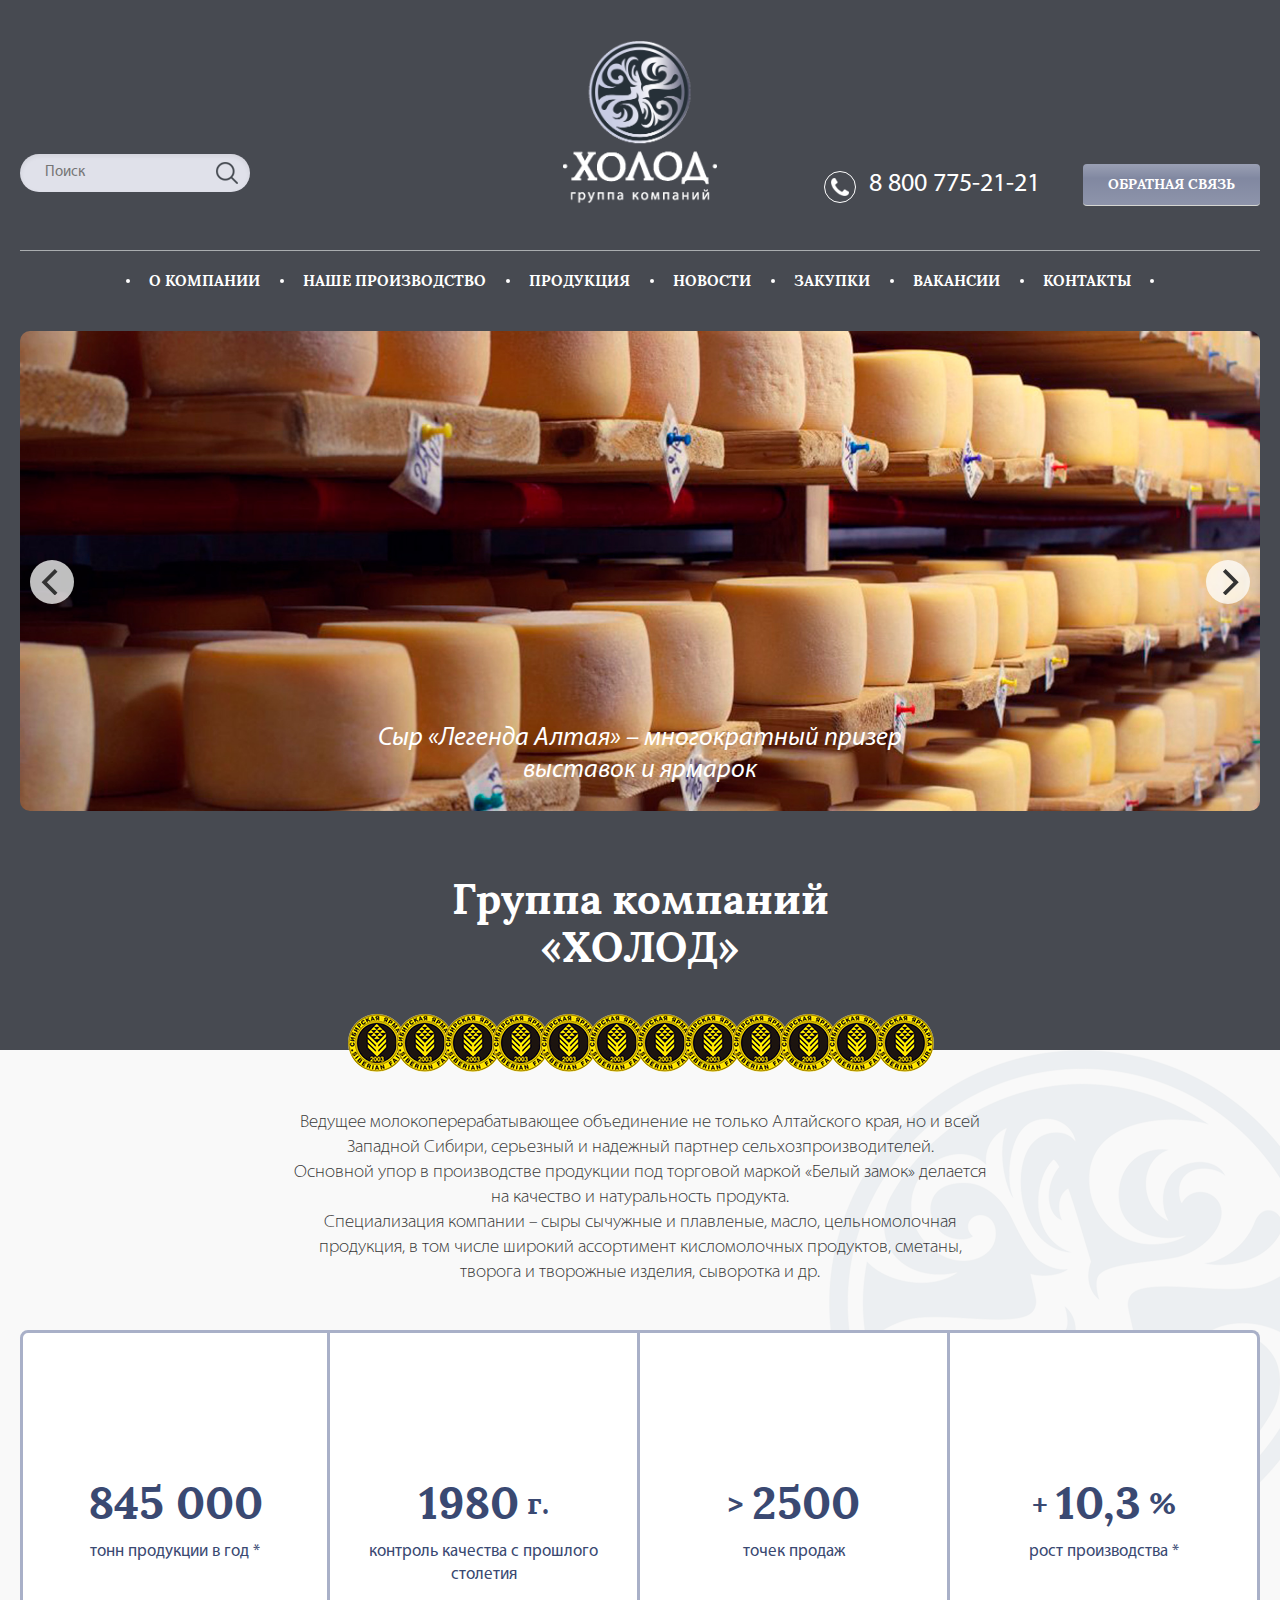
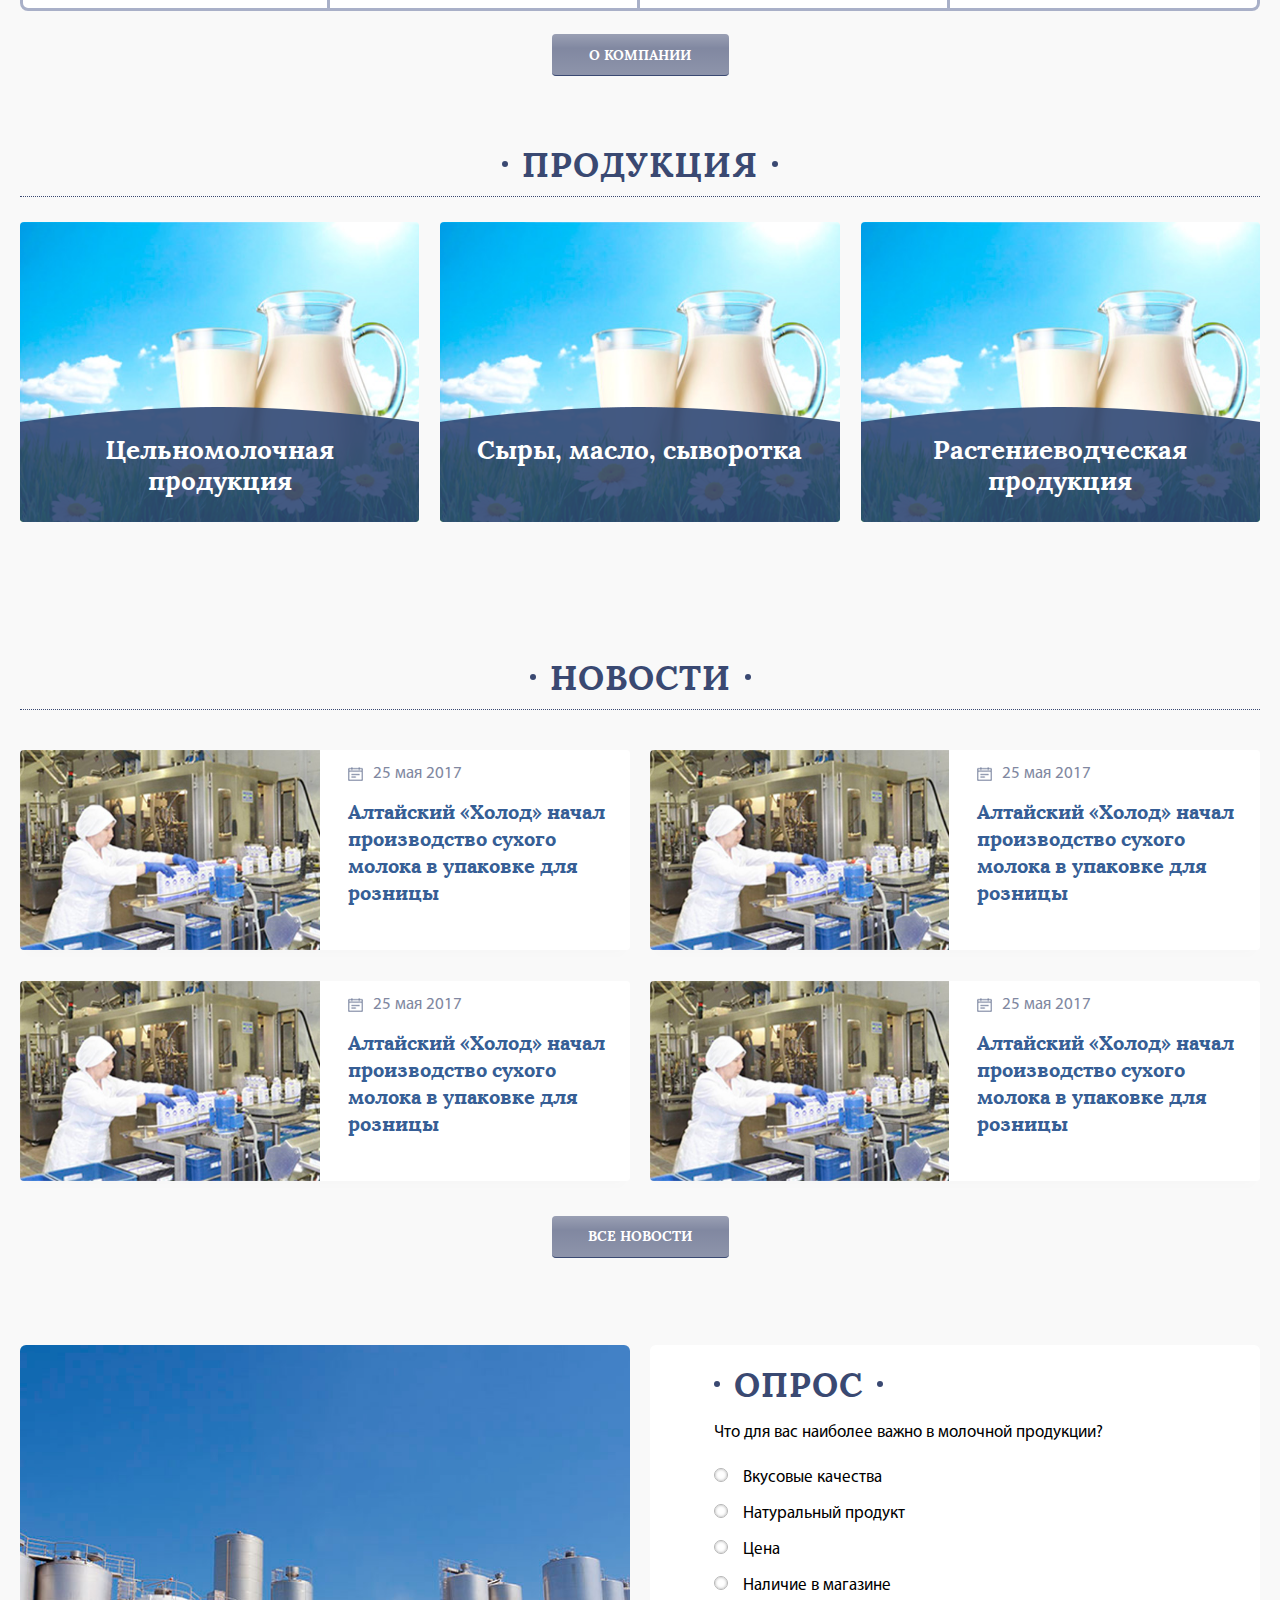
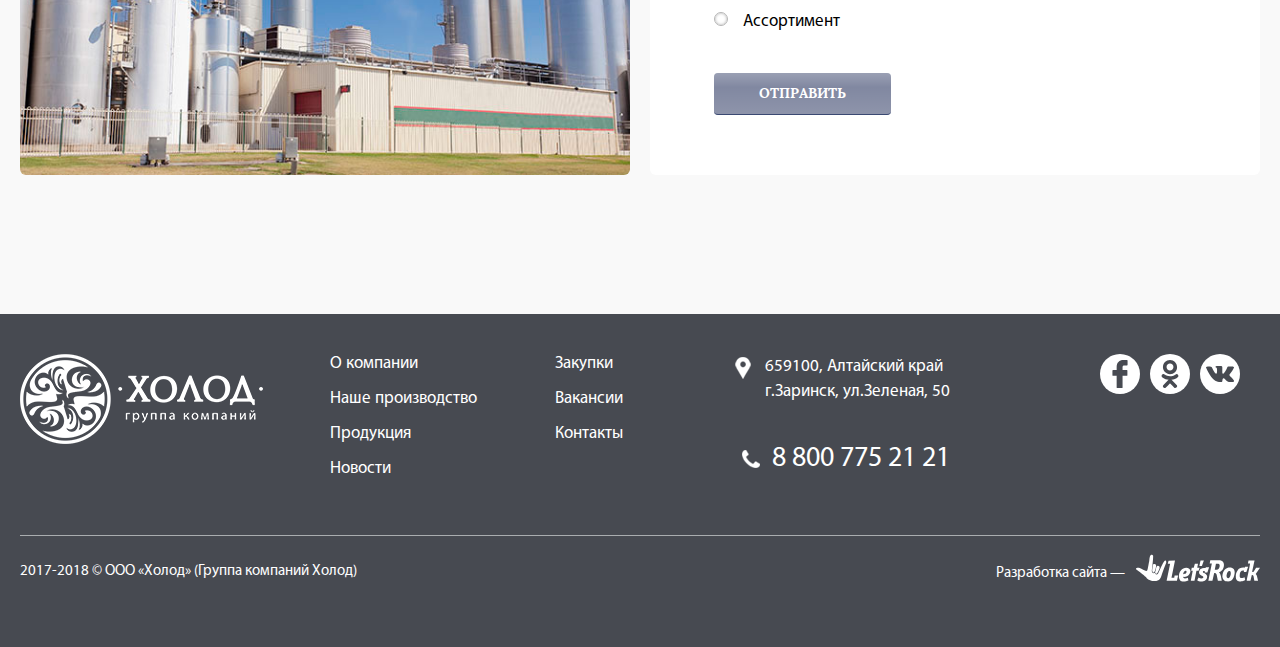
==== commit 61ed142d: "fixes" ====
--- a/index.html
+++ b/index.html
@@ -48,6 +48,46 @@
 		</g>
 	</symbol>
 
+	<symbol id="fb" viewBox="0 0 96.124 96.123">
+		<path d="M72.089,0.02L59.624,0C45.62,0,36.57,9.285,36.57,23.656v10.907H24.037c-1.083,0-1.96,0.878-1.96,1.961v15.803
+			c0,1.083,0.878,1.96,1.96,1.96h12.533v39.876c0,1.083,0.877,1.96,1.96,1.96h16.352c1.083,0,1.96-0.878,1.96-1.96V54.287h14.654
+			c1.083,0,1.96-0.877,1.96-1.96l0.006-15.803c0-0.52-0.207-1.018-0.574-1.386c-0.367-0.368-0.867-0.575-1.387-0.575H56.842v-9.246
+			c0-4.444,1.059-6.7,6.848-6.7l8.397-0.003c1.082,0,1.959-0.878,1.959-1.96V1.98C74.046,0.899,73.17,0.022,72.089,0.02z"/>
+	</symbol>
+
+	<symbol id="vk" viewBox="0 0 304.36 304.36">
+		<path id="XMLID_807_" style="fill-rule:evenodd;clip-rule:evenodd;" d="M261.945,175.576c10.096,9.857,20.752,19.131,29.807,29.982
+			c4,4.822,7.787,9.798,10.684,15.394c4.105,7.955,0.387,16.709-6.746,17.184l-44.34-0.02c-11.436,0.949-20.559-3.655-28.23-11.474
+			c-6.139-6.253-11.824-12.908-17.727-19.372c-2.42-2.642-4.953-5.128-7.979-7.093c-6.053-3.929-11.307-2.726-14.766,3.587
+			c-3.523,6.421-4.322,13.531-4.668,20.687c-0.475,10.441-3.631,13.186-14.119,13.664c-22.414,1.057-43.686-2.334-63.447-13.641
+			c-17.422-9.968-30.932-24.04-42.691-39.971C34.828,153.482,17.295,119.395,1.537,84.353C-2.01,76.458,0.584,72.22,9.295,72.07
+			c14.465-0.281,28.928-0.261,43.41-0.02c5.879,0.086,9.771,3.458,12.041,9.012c7.826,19.243,17.402,37.551,29.422,54.521
+			c3.201,4.518,6.465,9.036,11.113,12.216c5.142,3.521,9.057,2.354,11.476-3.374c1.535-3.632,2.207-7.544,2.553-11.434
+			c1.146-13.383,1.297-26.743-0.713-40.079c-1.234-8.323-5.922-13.711-14.227-15.286c-4.238-0.803-3.607-2.38-1.555-4.799
+			c3.564-4.172,6.916-6.769,13.598-6.769h50.111c7.889,1.557,9.641,5.101,10.721,13.039l0.043,55.663
+			c-0.086,3.073,1.535,12.192,7.07,14.226c4.43,1.448,7.35-2.096,10.008-4.905c11.998-12.734,20.561-27.783,28.211-43.366
+			c3.395-6.852,6.314-13.968,9.143-21.078c2.096-5.276,5.385-7.872,11.328-7.757l48.229,0.043c1.43,0,2.877,0.021,4.262,0.258
+			c8.127,1.385,10.354,4.881,7.844,12.817c-3.955,12.451-11.65,22.827-19.174,33.251c-8.043,11.129-16.645,21.877-24.621,33.072
+			C252.26,161.544,252.842,166.697,261.945,175.576L261.945,175.576z M261.945,175.576"/>
+	</symbol>
+
+	<symbol id="ok" viewBox="0 0 95.481 95.481">
+		<g>
+			<path d="M43.041,67.254c-7.402-0.772-14.076-2.595-19.79-7.064c-0.709-0.556-1.441-1.092-2.088-1.713
+				c-2.501-2.402-2.753-5.153-0.774-7.988c1.693-2.426,4.535-3.075,7.489-1.682c0.572,0.27,1.117,0.607,1.639,0.969
+				c10.649,7.317,25.278,7.519,35.967,0.329c1.059-0.812,2.191-1.474,3.503-1.812c2.551-0.655,4.93,0.282,6.299,2.514
+				c1.564,2.549,1.544,5.037-0.383,7.016c-2.956,3.034-6.511,5.229-10.461,6.761c-3.735,1.448-7.826,2.177-11.875,2.661
+				c0.611,0.665,0.899,0.992,1.281,1.376c5.498,5.524,11.02,11.025,16.5,16.566c1.867,1.888,2.257,4.229,1.229,6.425
+				c-1.124,2.4-3.64,3.979-6.107,3.81c-1.563-0.108-2.782-0.886-3.865-1.977c-4.149-4.175-8.376-8.273-12.441-12.527
+				c-1.183-1.237-1.752-1.003-2.796,0.071c-4.174,4.297-8.416,8.528-12.683,12.735c-1.916,1.889-4.196,2.229-6.418,1.15
+				c-2.362-1.145-3.865-3.556-3.749-5.979c0.08-1.639,0.886-2.891,2.011-4.014c5.441-5.433,10.867-10.88,16.295-16.322
+				C42.183,68.197,42.518,67.813,43.041,67.254z"/>
+			<path d="M47.55,48.329c-13.205-0.045-24.033-10.992-23.956-24.218C23.67,10.739,34.505-0.037,47.84,0
+				c13.362,0.036,24.087,10.967,24.02,24.478C71.792,37.677,60.889,48.375,47.55,48.329z M59.551,24.143
+				c-0.023-6.567-5.253-11.795-11.807-11.801c-6.609-0.007-11.886,5.316-11.835,11.943c0.049,6.542,5.324,11.733,11.896,11.709
+				C54.357,35.971,59.573,30.709,59.551,24.143z"/>
+		</g>
+	</symbol>
 </svg>
 
 <header class="header">
@@ -117,7 +157,7 @@
 					</div>
 				</div>
 				<div class="mobile__logo">
-					<img src="img/logo_m.png" alt="">
+					<img src="img/holod-logo-2.svg" alt="">
 				</div>
 				<div class="mobile__search">
 					<button class="mobile__search-btn"></button>
@@ -485,17 +525,23 @@
 				<ul class="social">
 	<li class="social__item">
 		<a href="#">
-			<i class="social-ico social-ico-fb"></i>
+			<svg>
+				<use xlink:href="#fb"/>
+			</svg>
 		</a>
 	</li>
 	<li class="social__item">
 		<a href="#">
-			<i class="social-ico social-ico-ok"></i>
+			<svg>
+				<use xlink:href="#ok"/>
+			</svg>
 		</a>
 	</li>
 	<li class="social__item">
 		<a href="#">
-			<i class="social-ico social-ico-vk"></i>
+			<svg>
+				<use xlink:href="#vk"/>
+			</svg>
 		</a>
 	</li>
 </ul>
